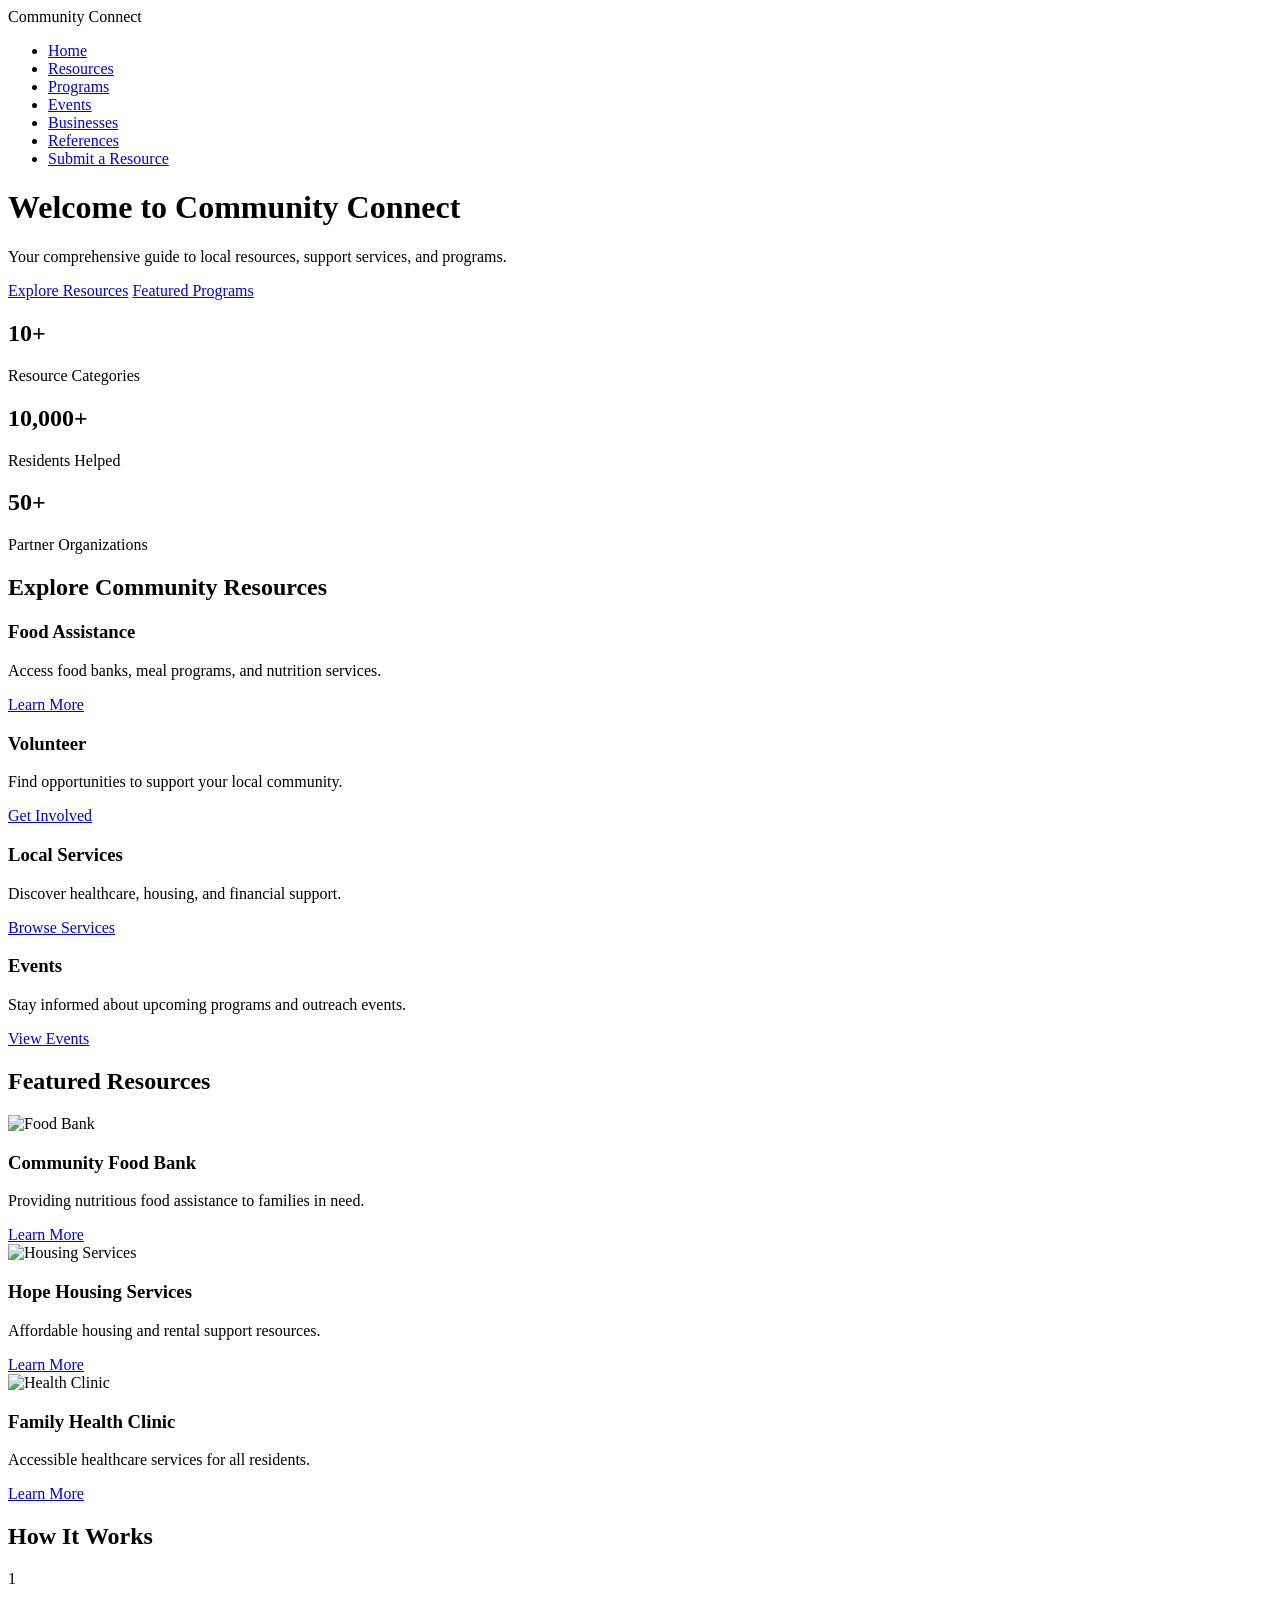
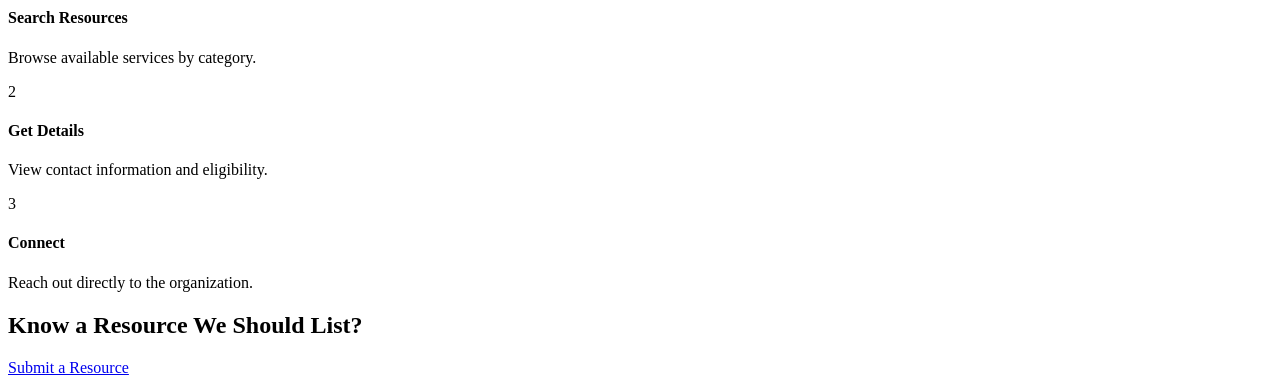
==== index.html @ 8ccd2c55 "initial commit" ====
<!DOCTYPE html>
<html lang="en">
<head>
  <meta charset="UTF-8">
  <title>Community Hub</title>
  <meta name="viewport" content="width=device-width, initial-scale=1.0">
  <link rel="stylesheet" href="TSA-WEBMASTER2026/css/styles.css">
</head>
<body>

    <!-- NAVBAR -->
  <nav class="navbar">
    <div class="logo">Community Connect</div>
    <ul class="nav-links">
      <li><a href="index.html">Home</a></li>
      <li><a href="resources.html">Resources</a></li>
      <li><a href="prog.html">Programs</a></li>
      <li><a href="events.html">Events</a></li>
      <li><a href="business.html">Businesses</a></li>
      <li><a href="citations.html">References</a></li>
      <li><a href="submit.html" class="btn primary-btn">Submit a Resource</a></li>

    </ul>
  </nav>
  <!-- HERO -->
  <header class="hero">
    <div class="hero h1">
      <h1>Welcome to Community Connect</h1>
      <p>Your comprehensive guide to local resources, support services, and programs.</p>
      <div class="hero-buttons">
        <a href="#resources" class="btn primary">Explore Resources</a>
        <a href="prog.html" class="btn secondary">Featured Programs</a>
      </div>
    </div>
  </header>

  <!-- STATS -->
  <section class="stats">
    <div class="stat">
      <h2>10+</h2>
      <p>Resource Categories</p>
    </div>
    <div class="stat">
      <h2>10,000+</h2>
      <p>Residents Helped</p>
    </div>
    <div class="stat">
      <h2>50+</h2>
      <p>Partner Organizations</p>
    </div>
  </section>

  <!-- RESOURCE CATEGORIES -->
  <section id="resources" class="section">
    <h2>Explore Community Resources</h2>
    <div class="card-grid">

      <div class="card">
        <h3>Food Assistance</h3>
        <p>Access food banks, meal programs, and nutrition services.</p>
        <a href="#">Learn More</a>
      </div>

      <div class="card">
        <h3>Volunteer</h3>
        <p>Find opportunities to support your local community.</p>
        <a href="#">Get Involved</a>
      </div>

      <div class="card">
        <h3>Local Services</h3>
        <p>Discover healthcare, housing, and financial support.</p>
        <a href="#">Browse Services</a>
      </div>

      <div class="card">
        <h3>Events</h3>
        <p>Stay informed about upcoming programs and outreach events.</p>
        <a href="#">View Events</a>
      </div>

    </div>
  </section>

  <!-- FEATURED RESOURCES -->
  <section id="featured" class="section light">
    <h2>Featured Resources</h2>
    <div class="featured-grid">

      <div class="featured-card">
        <img src="assets/food.jpg" alt="Food Bank">
        <div class="featured-content">
          <h3>Community Food Bank</h3>
          <p>Providing nutritious food assistance to families in need.</p>
          <a href="#">Learn More</a>
        </div>
      </div>

      <div class="featured-card">
        <img src="assets/housing.jpg" alt="Housing Services">
        <div class="featured-content">
          <h3>Hope Housing Services</h3>
          <p>Affordable housing and rental support resources.</p>
          <a href="#">Learn More</a>
        </div>
      </div>

      <div class="featured-card">
        <img src="assets/health.jpg" alt="Health Clinic">
        <div class="featured-content">
          <h3>Family Health Clinic</h3>
          <p>Accessible healthcare services for all residents.</p>
          <a href="#">Learn More</a>
        </div>
      </div>

    </div>
  </section>

  <!-- HOW IT WORKS -->
  <section class="section">
    <h2>How It Works</h2>
    <div class="steps">
      <div class="step">
        <div class="circle">1</div>
        <h4>Search Resources</h4>
        <p>Browse available services by category.</p>
      </div>
      <div class="step">
        <div class="circle">2</div>
        <h4>Get Details</h4>
        <p>View contact information and eligibility.</p>
      </div>
      <div class="step">
        <div class="circle">3</div>
        <h4>Connect</h4>
        <p>Reach out directly to the organization.</p>
      </div>
    </div>
  </section>

  <!-- CTA -->
  <section class="cta">
    <h2>Know a Resource We Should List?</h2>
    <a href="submit.html" class="btn primary">Submit a Resource</a>
  </section>

  <script src="js/script.js"></script>
</body>
</html>
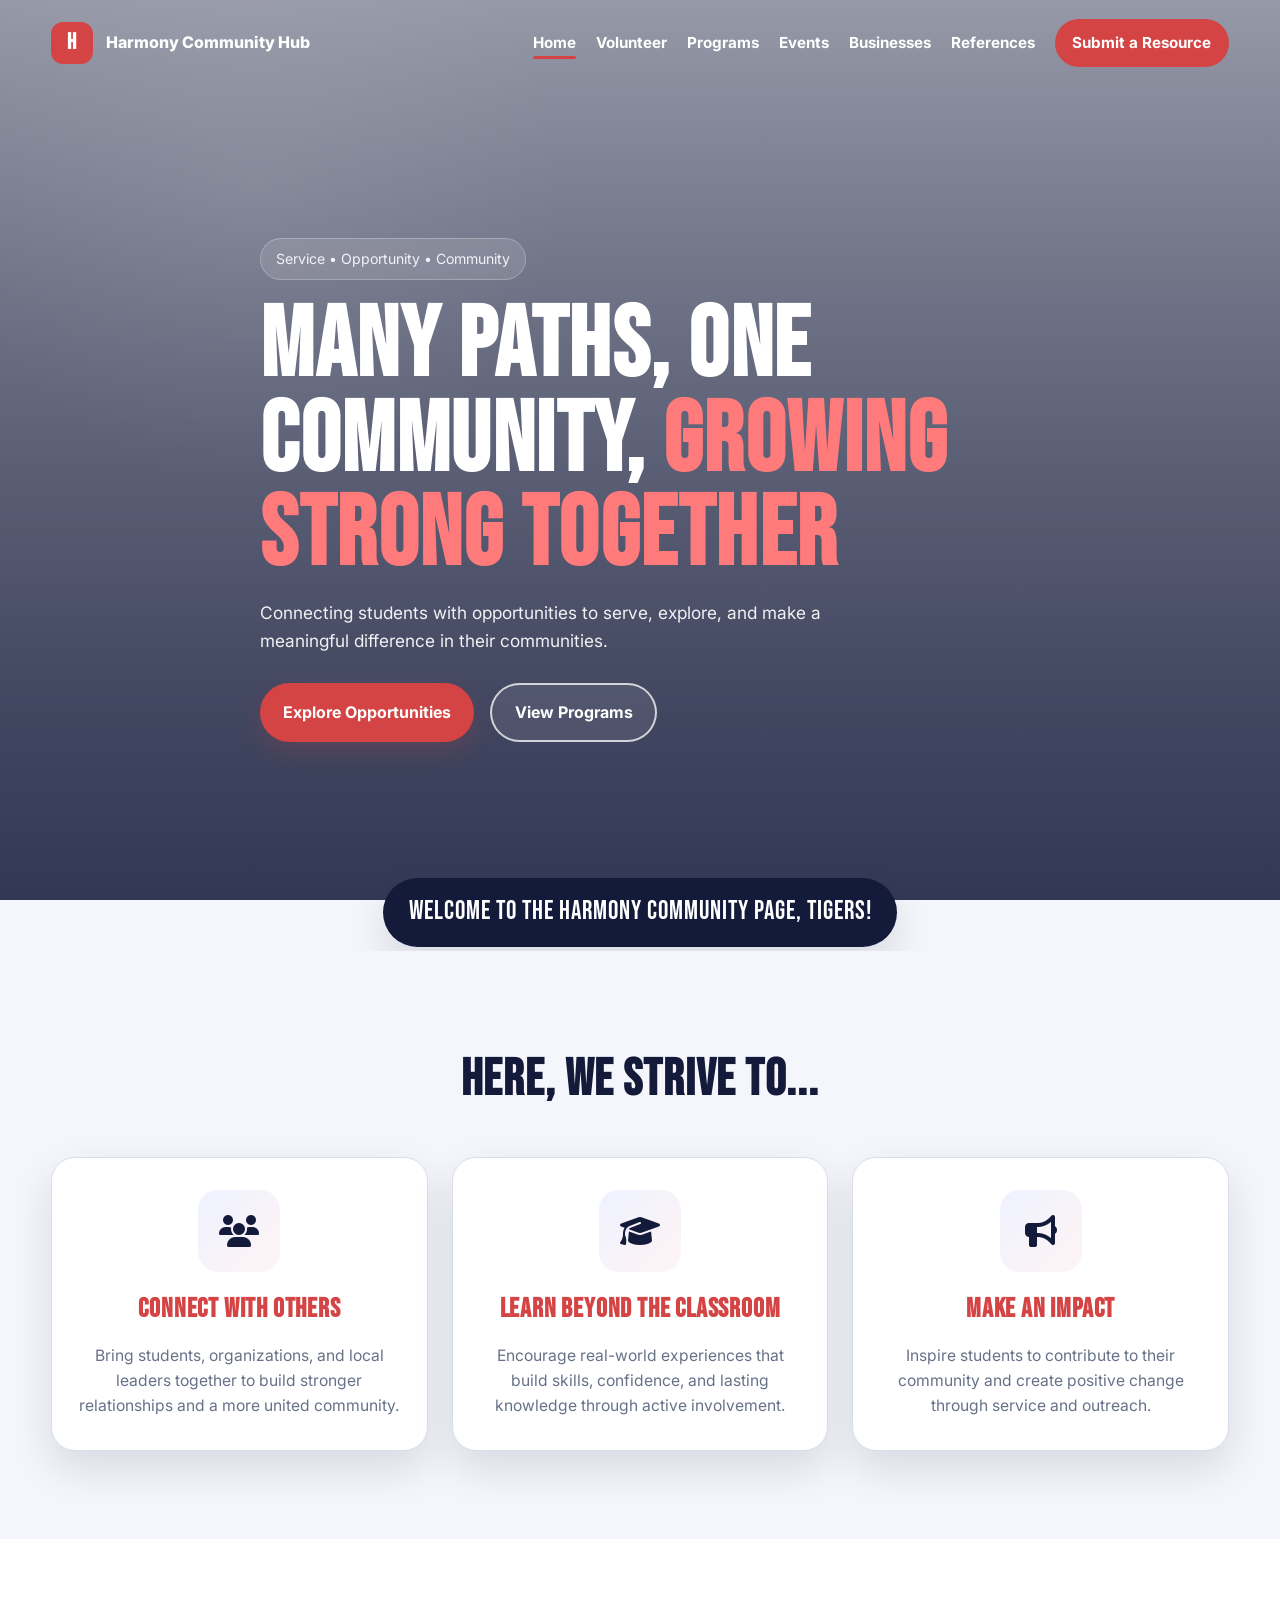
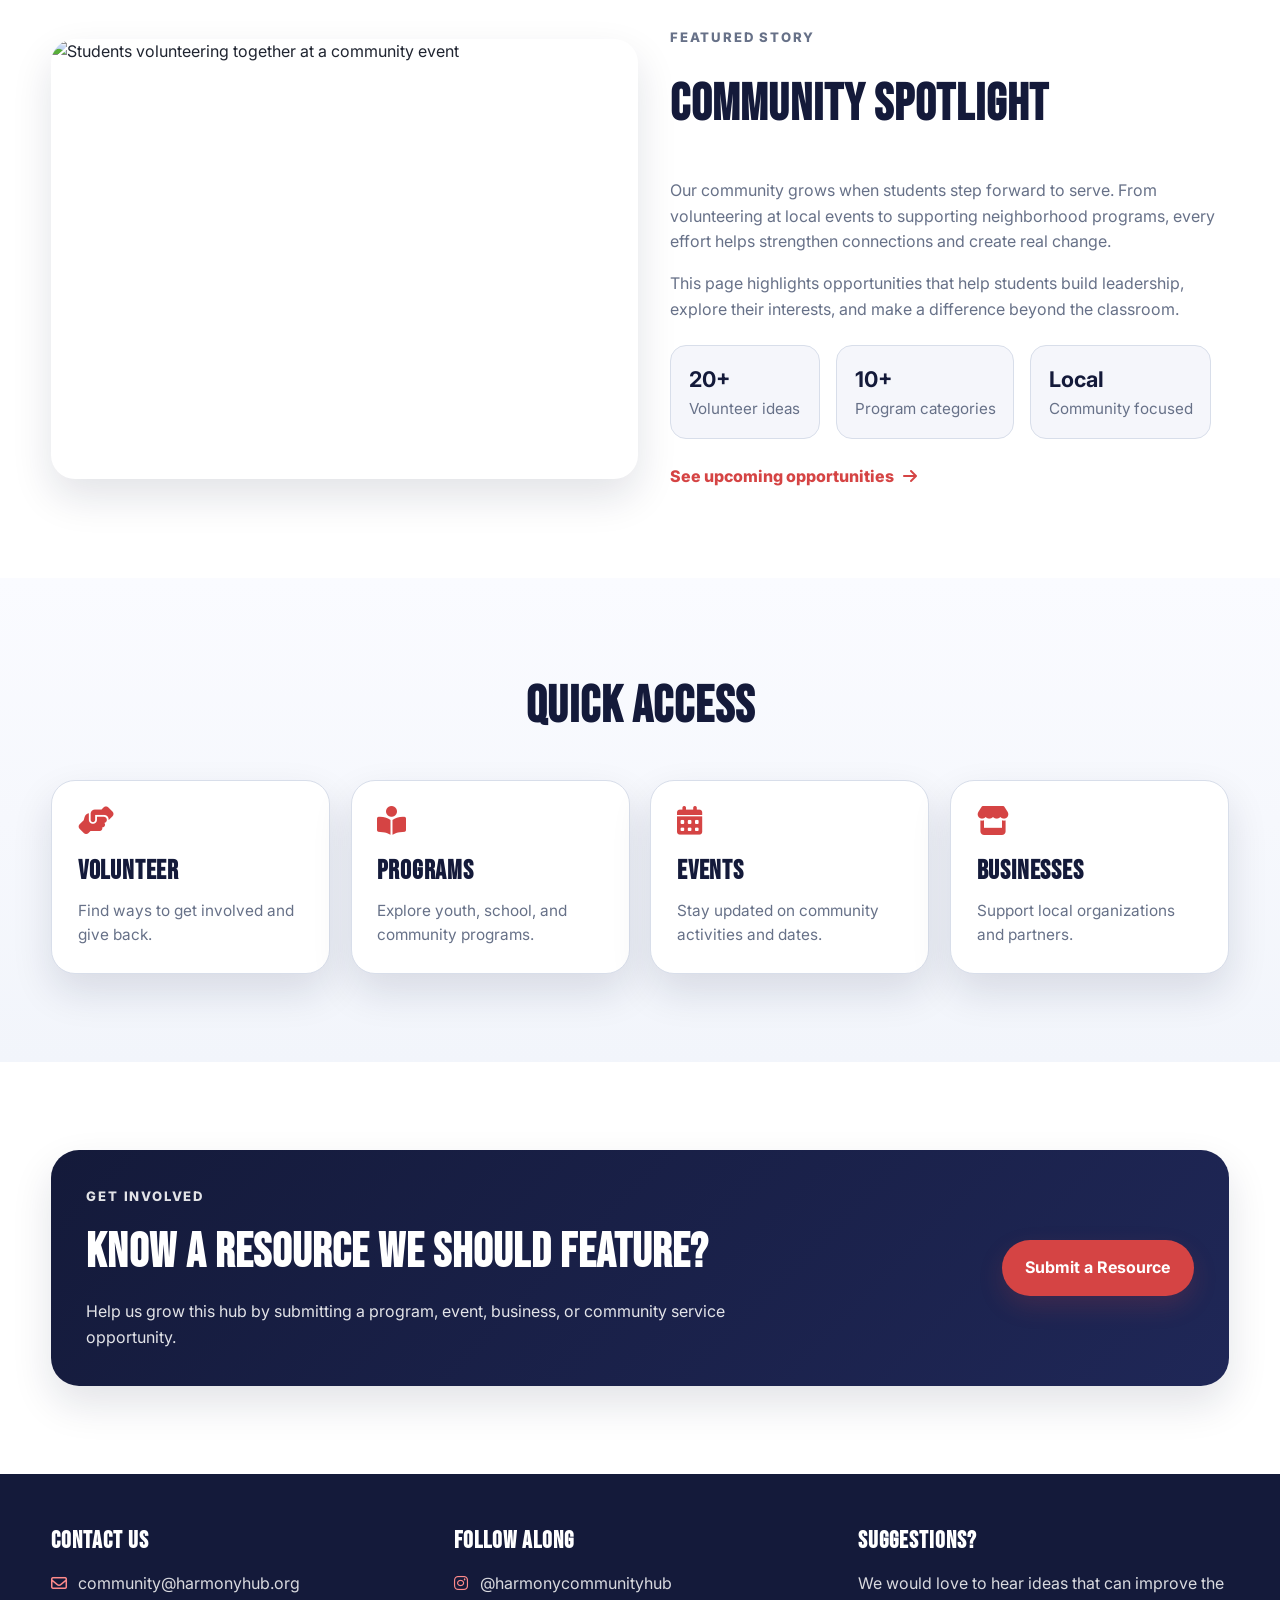
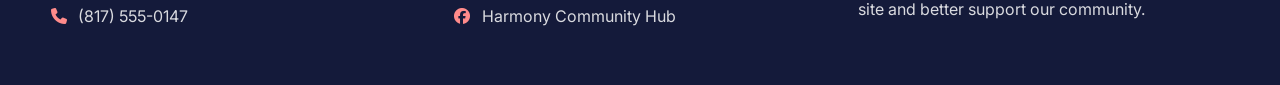
==== commit fda240c1: "Version2" ====
--- a/index.html
+++ b/index.html
@@ -1,150 +1,236 @@
 <!DOCTYPE html>
 <html lang="en">
 <head>
-  <meta charset="UTF-8">
-  <title>Community Hub</title>
-  <meta name="viewport" content="width=device-width, initial-scale=1.0">
-  <link rel="stylesheet" href="TSA-WEBMASTER2026/css/styles.css">
+  <meta charset="UTF-8" />
+  <meta name="viewport" content="width=device-width, initial-scale=1.0" />
+  <title>Harmony Community Hub</title>
+
+  <!-- Google Fonts -->
+  <link rel="preconnect" href="https://fonts.googleapis.com">
+  <link rel="preconnect" href="https://fonts.gstatic.com" crossorigin>
+  <link href="https://fonts.googleapis.com/css2?family=Bebas+Neue&family=Inter:wght@400;500;600;700;800&display=swap" rel="stylesheet">
+
+  <!-- Icons -->
+  <link
+    rel="stylesheet"
+    href="https://cdnjs.cloudflare.com/ajax/libs/font-awesome/6.5.2/css/all.min.css"
+  />
+
+  <link rel="stylesheet" href="css/stylesv2.css" />
 </head>
 <body>
 
-    <!-- NAVBAR -->
-  <nav class="navbar">
-    <div class="logo">Community Connect</div>
-    <ul class="nav-links">
-      <li><a href="index.html">Home</a></li>
-      <li><a href="resources.html">Resources</a></li>
-      <li><a href="prog.html">Programs</a></li>
-      <li><a href="events.html">Events</a></li>
-      <li><a href="business.html">Businesses</a></li>
-      <li><a href="citations.html">References</a></li>
-      <li><a href="submit.html" class="btn primary-btn">Submit a Resource</a></li>
-
-    </ul>
-  </nav>
+  <!-- NAVBAR -->
+  <header class="site-header">
+    <nav class="navbar container">
+      <a href="index.html" class="logo">
+        <span class="logo-mark">H</span>
+        <span class="logo-text">Harmony Community Hub</span>
+      </a>
+
+      <button class="menu-toggle" id="menu-toggle" aria-label="Toggle navigation">
+        <i class="fa-solid fa-bars"></i>
+      </button>
+
+      <ul class="nav-links" id="nav-links">
+        <li><a class="active" href="index.html">Home</a></li>
+        <li><a href="volunteer.html">Volunteer</a></li>
+        <li><a href="prog.html">Programs</a></li>
+        <li><a href="events.html">Events</a></li>
+        <li><a href="business.html">Businesses</a></li>
+        <li><a href="citations.html">References</a></li>
+        <li><a href="submit.html" class="btn nav-btn">Submit a Resource</a></li>
+      </ul>
+    </nav>
+  </header>
+
   <!-- HERO -->
-  <header class="hero">
-    <div class="hero h1">
-      <h1>Welcome to Community Connect</h1>
-      <p>Your comprehensive guide to local resources, support services, and programs.</p>
+  <section class="hero">
+    <div class="hero-overlay"></div>
+
+    <div class="hero-content container">
+      <p class="hero-kicker">Service • Opportunity • Community</p>
+      <h1>
+        Many Paths, One Community,
+        <span>Growing Strong Together</span>
+      </h1>
+      <p class="hero-subtext">
+        Connecting students with opportunities to serve, explore, and make a
+        meaningful difference in their communities.
+      </p>
+
       <div class="hero-buttons">
-        <a href="#resources" class="btn primary">Explore Resources</a>
-        <a href="prog.html" class="btn secondary">Featured Programs</a>
-      </div>
-    </div>
-  </header>
-
-  <!-- STATS -->
-  <section class="stats">
-    <div class="stat">
-      <h2>10+</h2>
-      <p>Resource Categories</p>
-    </div>
-    <div class="stat">
-      <h2>10,000+</h2>
-      <p>Residents Helped</p>
-    </div>
-    <div class="stat">
-      <h2>50+</h2>
-      <p>Partner Organizations</p>
-    </div>
-  </section>
-
-  <!-- RESOURCE CATEGORIES -->
-  <section id="resources" class="section">
-    <h2>Explore Community Resources</h2>
-    <div class="card-grid">
-
-      <div class="card">
-        <h3>Food Assistance</h3>
-        <p>Access food banks, meal programs, and nutrition services.</p>
-        <a href="#">Learn More</a>
-      </div>
-
-      <div class="card">
-        <h3>Volunteer</h3>
-        <p>Find opportunities to support your local community.</p>
-        <a href="#">Get Involved</a>
-      </div>
-
-      <div class="card">
-        <h3>Local Services</h3>
-        <p>Discover healthcare, housing, and financial support.</p>
-        <a href="#">Browse Services</a>
-      </div>
-
-      <div class="card">
-        <h3>Events</h3>
-        <p>Stay informed about upcoming programs and outreach events.</p>
-        <a href="#">View Events</a>
-      </div>
-
-    </div>
-  </section>
-
-  <!-- FEATURED RESOURCES -->
-  <section id="featured" class="section light">
-    <h2>Featured Resources</h2>
-    <div class="featured-grid">
-
-      <div class="featured-card">
-        <img src="assets/food.jpg" alt="Food Bank">
-        <div class="featured-content">
-          <h3>Community Food Bank</h3>
-          <p>Providing nutritious food assistance to families in need.</p>
-          <a href="#">Learn More</a>
+        <a href="volunteer.html" class="btn primary-btn">Explore Opportunities</a>
+        <a href="prog.html" class="btn secondary-btn">View Programs</a>
+      </div>
+    </div>
+  </section>
+
+  <!-- WELCOME STRIP -->
+  <section class="welcome-strip">
+    <div class="container">
+      <div class="welcome-pill">Welcome to the Harmony Community Page, Tigers!</div>
+    </div>
+  </section>
+
+  <!-- MISSION -->
+  <section class="mission section">
+    <div class="container">
+      <h2 class="section-title">Here, We Strive To...</h2>
+
+      <div class="mission-grid">
+        <article class="mission-card">
+          <div class="icon-wrap">
+            <i class="fa-solid fa-users"></i>
+          </div>
+          <h3>Connect With Others</h3>
+          <p>
+            Bring students, organizations, and local leaders together to build
+            stronger relationships and a more united community.
+          </p>
+        </article>
+
+        <article class="mission-card">
+          <div class="icon-wrap">
+            <i class="fa-solid fa-graduation-cap"></i>
+          </div>
+          <h3>Learn Beyond the Classroom</h3>
+          <p>
+            Encourage real-world experiences that build skills, confidence, and
+            lasting knowledge through active involvement.
+          </p>
+        </article>
+
+        <article class="mission-card">
+          <div class="icon-wrap">
+            <i class="fa-solid fa-bullhorn"></i>
+          </div>
+          <h3>Make an Impact</h3>
+          <p>
+            Inspire students to contribute to their community and create
+            positive change through service and outreach.
+          </p>
+        </article>
+      </div>
+    </div>
+  </section>
+
+  <!-- SPOTLIGHT -->
+  <section class="spotlight section">
+    <div class="container spotlight-grid">
+      <div class="spotlight-image">
+        <img src="assets/spotlight-volunteer.jpg" alt="Students volunteering together at a community event" />
+      </div>
+
+      <div class="spotlight-content">
+        <p class="eyebrow">Featured Story</p>
+        <h2 class="section-title left">Community Spotlight</h2>
+        <p>
+          Our community grows when students step forward to serve. From
+          volunteering at local events to supporting neighborhood programs,
+          every effort helps strengthen connections and create real change.
+        </p>
+        <p>
+          This page highlights opportunities that help students build
+          leadership, explore their interests, and make a difference beyond the
+          classroom.
+        </p>
+
+        <div class="spotlight-stats">
+          <div>
+            <strong>20+</strong>
+            <span>Volunteer ideas</span>
+          </div>
+          <div>
+            <strong>10+</strong>
+            <span>Program categories</span>
+          </div>
+          <div>
+            <strong>Local</strong>
+            <span>Community focused</span>
+          </div>
         </div>
-      </div>
-
-      <div class="featured-card">
-        <img src="assets/housing.jpg" alt="Housing Services">
-        <div class="featured-content">
-          <h3>Hope Housing Services</h3>
-          <p>Affordable housing and rental support resources.</p>
-          <a href="#">Learn More</a>
-        </div>
-      </div>
-
-      <div class="featured-card">
-        <img src="assets/health.jpg" alt="Health Clinic">
-        <div class="featured-content">
-          <h3>Family Health Clinic</h3>
-          <p>Accessible healthcare services for all residents.</p>
-          <a href="#">Learn More</a>
-        </div>
-      </div>
-
-    </div>
-  </section>
-
-  <!-- HOW IT WORKS -->
-  <section class="section">
-    <h2>How It Works</h2>
-    <div class="steps">
-      <div class="step">
-        <div class="circle">1</div>
-        <h4>Search Resources</h4>
-        <p>Browse available services by category.</p>
-      </div>
-      <div class="step">
-        <div class="circle">2</div>
-        <h4>Get Details</h4>
-        <p>View contact information and eligibility.</p>
-      </div>
-      <div class="step">
-        <div class="circle">3</div>
-        <h4>Connect</h4>
-        <p>Reach out directly to the organization.</p>
+
+        <a href="events.html" class="text-link">
+          See upcoming opportunities <i class="fa-solid fa-arrow-right"></i>
+        </a>
+      </div>
+    </div>
+  </section>
+
+  <!-- QUICK LINKS -->
+  <section class="quick-links section">
+    <div class="container">
+      <h2 class="section-title">Quick Access</h2>
+
+      <div class="quick-grid">
+        <a href="volunteer.html" class="quick-card">
+          <i class="fa-solid fa-handshake-angle"></i>
+          <h3>Volunteer</h3>
+          <p>Find ways to get involved and give back.</p>
+        </a>
+
+        <a href="prog.html" class="quick-card">
+          <i class="fa-solid fa-book-open-reader"></i>
+          <h3>Programs</h3>
+          <p>Explore youth, school, and community programs.</p>
+        </a>
+
+        <a href="events.html" class="quick-card">
+          <i class="fa-solid fa-calendar-days"></i>
+          <h3>Events</h3>
+          <p>Stay updated on community activities and dates.</p>
+        </a>
+
+        <a href="business.html" class="quick-card">
+          <i class="fa-solid fa-store"></i>
+          <h3>Businesses</h3>
+          <p>Support local organizations and partners.</p>
+        </a>
       </div>
     </div>
   </section>
 
   <!-- CTA -->
-  <section class="cta">
-    <h2>Know a Resource We Should List?</h2>
-    <a href="submit.html" class="btn primary">Submit a Resource</a>
-  </section>
+  <section class="cta section">
+    <div class="container cta-box">
+      <div>
+        <p class="eyebrow">Get Involved</p>
+        <h2>Know a Resource We Should Feature?</h2>
+        <p>
+          Help us grow this hub by submitting a program, event, business, or
+          community service opportunity.
+        </p>
+      </div>
+      <a href="submit.html" class="btn primary-btn">Submit a Resource</a>
+    </div>
+  </section>
+
+  <!-- FOOTER -->
+  <footer class="footer">
+    <div class="container footer-grid">
+      <div>
+        <h3>Contact Us</h3>
+        <p><i class="fa-regular fa-envelope"></i> community@harmonyhub.org</p>
+        <p><i class="fa-solid fa-phone"></i> (817) 555-0147</p>
+      </div>
+
+      <div>
+        <h3>Follow Along</h3>
+        <p><i class="fa-brands fa-instagram"></i> @harmonycommunityhub</p>
+        <p><i class="fa-brands fa-facebook"></i> Harmony Community Hub</p>
+      </div>
+
+      <div>
+        <h3>Suggestions?</h3>
+        <p>
+          We would love to hear ideas that can improve the site and better
+          support our community.
+        </p>
+      </div>
+    </div>
+  </footer>
 
   <script src="js/script.js"></script>
 </body>
-</html>
+</html>
--- a/css/stylesv2.css
+++ b/css/stylesv2.css
@@ -0,0 +1,2170 @@
+:root {
+  --primary: #141a3a;
+  --primary-2: #1f2757;
+  --accent: #d54444;
+  --accent-dark: #b92f2f;
+  --highlight: #5b6ee1;
+  --light: #ffffff;
+  --soft: #f5f6fb;
+  --soft-2: #eef1f8;
+  --text: #1f2430;
+  --muted: #677188;
+  --border: #d8deea;
+  --shadow: 0 18px 40px rgba(20, 26, 58, 0.12);
+  --radius-lg: 24px;
+  --radius-md: 16px;
+  --radius-sm: 10px;
+  --max-width: 1180px;
+}
+
+/* RESET */
+* {
+  margin: 0;
+  padding: 0;
+  box-sizing: border-box;
+}
+
+html {
+  scroll-behavior: smooth;
+}
+
+body {
+  font-family: "Inter", sans-serif;
+  color: var(--text);
+  background: #ffffff;
+  line-height: 1.6;
+}
+
+img {
+  max-width: 100%;
+  display: block;
+}
+
+a {
+  text-decoration: none;
+  color: inherit;
+}
+
+ul {
+  list-style: none;
+}
+
+.container {
+  width: min(92%, var(--max-width));
+  margin: 0 auto;
+}
+
+.section {
+  padding: 5.5rem 0;
+}
+
+.section-title {
+  font-family: "Bebas Neue", sans-serif;
+  font-size: clamp(2.2rem, 4vw, 3.4rem);
+  letter-spacing: 1px;
+  color: var(--primary);
+  text-align: center;
+  margin-bottom: 2rem;
+}
+
+.section-title.left {
+  text-align: left;
+}
+
+.eyebrow {
+  text-transform: uppercase;
+  letter-spacing: 1.8px;
+  font-size: 0.82rem;
+  font-weight: 800;
+  color: var(--accent);
+  margin-bottom: 0.5rem;
+}
+
+/* BUTTONS */
+.btn {
+  display: inline-flex;
+  align-items: center;
+  justify-content: center;
+  gap: 0.5rem;
+  font-weight: 700;
+  border-radius: 999px;
+  transition: all 0.25s ease;
+  cursor: pointer;
+}
+
+.primary-btn {
+  background: var(--accent);
+  color: white;
+  padding: 0.95rem 1.45rem;
+  box-shadow: 0 10px 25px rgba(213, 68, 68, 0.18);
+}
+
+.primary-btn:hover {
+  background: var(--accent-dark);
+  transform: translateY(-2px);
+}
+
+.secondary-btn {
+  border: 2px solid rgba(255, 255, 255, 0.75);
+  color: white;
+  padding: 0.9rem 1.4rem;
+  background: rgba(255, 255, 255, 0.08);
+  backdrop-filter: blur(8px);
+}
+
+.secondary-btn:hover {
+  background: rgba(255, 255, 255, 0.16);
+}
+
+.nav-btn {
+  background: var(--accent);
+  color: white !important;
+  padding: 0.75rem 1.1rem;
+  border-radius: 999px;
+}
+
+.nav-btn:hover {
+  background: var(--accent-dark);
+}
+
+/* HEADER / NAV */
+.site-header {
+  position: absolute;
+  top: 0;
+  width: 100%;
+  z-index: 1000;
+}
+
+.navbar {
+  min-height: 86px;
+  display: flex;
+  align-items: center;
+  justify-content: space-between;
+  gap: 1rem;
+}
+
+.logo {
+  display: flex;
+  align-items: center;
+  gap: 0.8rem;
+  color: white;
+  font-weight: 800;
+}
+
+.logo-mark {
+  width: 42px;
+  height: 42px;
+  border-radius: 12px;
+  background: var(--accent);
+  display: grid;
+  place-items: center;
+  font-family: "Bebas Neue", sans-serif;
+  font-size: 1.35rem;
+  letter-spacing: 1px;
+}
+
+.logo-text {
+  font-weight: 800;
+  font-size: 1rem;
+  line-height: 1.1;
+}
+
+.nav-links {
+  display: flex;
+  align-items: center;
+  gap: 1.25rem;
+}
+
+.nav-links a {
+  color: white;
+  font-weight: 700;
+  font-size: 0.95rem;
+  position: relative;
+  transition: color 0.2s ease;
+}
+
+.nav-links a:not(.nav-btn)::after {
+  content: "";
+  position: absolute;
+  left: 0;
+  bottom: -7px;
+  width: 0;
+  height: 3px;
+  border-radius: 999px;
+  background: var(--accent);
+  transition: width 0.25s ease;
+}
+
+.nav-links a:hover::after,
+.nav-links a.active::after {
+  width: 100%;
+}
+
+.menu-toggle {
+  display: none;
+  background: transparent;
+  border: none;
+  color: white;
+  font-size: 1.5rem;
+  cursor: pointer;
+}
+
+/* HERO */
+.hero {
+  position: relative;
+  min-height: 100vh;
+  background:
+    linear-gradient(rgba(20, 26, 58, 0.35), rgba(20, 26, 58, 0.6)),
+    url("../assets/hero-community.jpg") center/cover no-repeat;
+  display: flex;
+  align-items: center;
+}
+
+.hero-overlay {
+  position: absolute;
+  inset: 0;
+  background:
+    radial-gradient(circle at 20% 20%, rgba(255,255,255,0.08), transparent 25%),
+    linear-gradient(180deg, rgba(20,26,58,0.15), rgba(20,26,58,0.68));
+}
+
+.hero-content {
+  position: relative;
+  z-index: 2;
+  max-width: 760px;
+  color: white;
+  padding-top: 5rem;
+}
+
+.hero-kicker {
+  display: inline-block;
+  background: rgba(255,255,255,0.12);
+  border: 1px solid rgba(255,255,255,0.25);
+  color: #f2f3f8;
+  padding: 0.55rem 0.95rem;
+  border-radius: 999px;
+  margin-bottom: 1.25rem;
+  font-size: 0.88rem;
+  backdrop-filter: blur(8px);
+}
+
+.hero h1 {
+  font-family: "Bebas Neue", sans-serif;
+  font-size: clamp(3.2rem, 8vw, 6.2rem);
+  line-height: 0.95;
+  letter-spacing: 1.5px;
+  margin-bottom: 1rem;
+  text-transform: uppercase;
+}
+
+.hero h1 span {
+  color: #ff7b7b;
+}
+
+.hero-subtext {
+  max-width: 640px;
+  font-size: 1.08rem;
+  color: rgba(255,255,255,0.92);
+  margin-bottom: 1.8rem;
+}
+
+.hero-buttons {
+  display: flex;
+  flex-wrap: wrap;
+  gap: 1rem;
+}
+
+/* WELCOME STRIP */
+.welcome-strip {
+  background: var(--soft);
+  padding: 1.3rem 0 0.2rem;
+}
+
+.welcome-pill {
+  width: fit-content;
+  margin: -2.7rem auto 0;
+  background: var(--primary);
+  color: white;
+  padding: 0.9rem 1.6rem;
+  border-radius: 999px;
+  font-family: "Bebas Neue", sans-serif;
+  font-size: clamp(1.2rem, 2vw, 1.7rem);
+  letter-spacing: 1px;
+  box-shadow: var(--shadow);
+  text-align: center;
+}
+
+/* MISSION */
+.mission {
+  background: var(--soft);
+}
+
+.mission-grid {
+  display: grid;
+  grid-template-columns: repeat(3, 1fr);
+  gap: 1.5rem;
+  margin-top: 2.3rem;
+}
+
+.mission-card {
+  background: white;
+  border: 1px solid var(--border);
+  border-radius: var(--radius-lg);
+  padding: 2rem 1.5rem;
+  text-align: center;
+  box-shadow: var(--shadow);
+  transition: transform 0.25s ease, box-shadow 0.25s ease;
+}
+
+.mission-card:hover {
+  transform: translateY(-6px);
+  box-shadow: 0 20px 45px rgba(20, 26, 58, 0.16);
+}
+
+.icon-wrap {
+  width: 82px;
+  height: 82px;
+  border-radius: 20px;
+  display: grid;
+  place-items: center;
+  margin: 0 auto 1rem;
+  background: linear-gradient(135deg, #eef2ff, #fff4f4);
+  color: var(--primary);
+  font-size: 2rem;
+}
+
+.mission-card h3 {
+  font-family: "Bebas Neue", sans-serif;
+  font-size: 1.7rem;
+  color: var(--accent);
+  letter-spacing: 0.8px;
+  margin-bottom: 0.7rem;
+}
+
+.mission-card p {
+  color: var(--muted);
+  font-size: 0.98rem;
+}
+
+/* SPOTLIGHT */
+.spotlight {
+  background: white;
+}
+
+.spotlight-grid {
+  display: grid;
+  grid-template-columns: 1.05fr 1fr;
+  gap: 2rem;
+  align-items: center;
+}
+
+.spotlight-image img {
+  width: 100%;
+  height: 100%;
+  min-height: 440px;
+  object-fit: cover;
+  border-radius: var(--radius-lg);
+  box-shadow: var(--shadow);
+}
+
+.spotlight-content p {
+  color: var(--muted);
+  margin-bottom: 1rem;
+}
+
+.spotlight-stats {
+  display: flex;
+  flex-wrap: wrap;
+  gap: 1rem;
+  margin: 1.4rem 0 1.6rem;
+}
+
+.spotlight-stats div {
+  background: var(--soft);
+  border: 1px solid var(--border);
+  padding: 1rem 1.1rem;
+  border-radius: var(--radius-md);
+  min-width: 150px;
+}
+
+.spotlight-stats strong {
+  display: block;
+  font-size: 1.35rem;
+  color: var(--primary);
+}
+
+.spotlight-stats span {
+  color: var(--muted);
+  font-size: 0.95rem;
+}
+
+.text-link {
+  font-weight: 800;
+  color: var(--accent);
+}
+
+.text-link i {
+  margin-left: 0.4rem;
+}
+
+/* QUICK LINKS */
+.quick-links {
+  background: linear-gradient(180deg, #fafbff 0%, #f2f5fb 100%);
+}
+
+.quick-grid {
+  display: grid;
+  grid-template-columns: repeat(4, 1fr);
+  gap: 1.3rem;
+}
+
+.quick-card {
+  background: white;
+  padding: 1.6rem;
+  border-radius: var(--radius-lg);
+  border: 1px solid var(--border);
+  box-shadow: var(--shadow);
+  transition: transform 0.25s ease, border-color 0.25s ease;
+}
+
+.quick-card:hover {
+  transform: translateY(-5px);
+  border-color: #bcc7df;
+}
+
+.quick-card i {
+  font-size: 1.8rem;
+  color: var(--accent);
+  margin-bottom: 0.9rem;
+}
+
+.quick-card h3 {
+  font-family: "Bebas Neue", sans-serif;
+  color: var(--primary);
+  font-size: 1.7rem;
+  letter-spacing: 0.8px;
+  margin-bottom: 0.35rem;
+}
+
+.quick-card p {
+  color: var(--muted);
+  font-size: 0.96rem;
+}
+
+/* CTA */
+.cta {
+  background: white;
+}
+
+.cta-box {
+  background: linear-gradient(135deg, var(--primary), var(--primary-2));
+  color: white;
+  padding: 2.2rem;
+  border-radius: 28px;
+  box-shadow: var(--shadow);
+  display: flex;
+  justify-content: space-between;
+  align-items: center;
+  gap: 1.5rem;
+}
+
+.cta-box h2 {
+  font-family: "Bebas Neue", sans-serif;
+  font-size: clamp(2rem, 4vw, 3rem);
+  letter-spacing: 1px;
+  margin-bottom: 0.5rem;
+}
+
+.cta-box p {
+  color: rgba(255,255,255,0.88);
+  max-width: 700px;
+}
+
+/* FOOTER */
+.footer {
+  background: var(--primary);
+  color: white;
+  padding: 3rem 0;
+}
+
+.footer-grid {
+  display: grid;
+  grid-template-columns: repeat(3, 1fr);
+  gap: 2rem;
+}
+
+.footer h3 {
+  font-family: "Bebas Neue", sans-serif;
+  font-size: 1.5rem;
+  letter-spacing: 1px;
+  margin-bottom: 0.7rem;
+}
+
+.footer p {
+  color: rgba(255,255,255,0.84);
+  margin-bottom: 0.45rem;
+}
+
+.footer i {
+  margin-right: 0.45rem;
+  color: #ff8b8b;
+}
+
+/* RESPONSIVE */
+@media (max-width: 980px) {
+  .mission-grid,
+  .quick-grid,
+  .footer-grid,
+  .spotlight-grid {
+    grid-template-columns: 1fr 1fr;
+  }
+
+  .spotlight-content {
+    padding-top: 0.5rem;
+  }
+
+  .cta-box {
+    flex-direction: column;
+    align-items: flex-start;
+  }
+}
+
+@media (max-width: 860px) {
+  .menu-toggle {
+    display: block;
+  }
+
+  .nav-links {
+    position: absolute;
+    top: 86px;
+    right: 4%;
+    width: min(92vw, 320px);
+    background: rgba(20, 26, 58, 0.97);
+    border: 1px solid rgba(255,255,255,0.08);
+    border-radius: 18px;
+    padding: 1rem;
+    display: none;
+    flex-direction: column;
+    align-items: flex-start;
+    box-shadow: var(--shadow);
+  }
+
+  .nav-links.show {
+    display: flex;
+  }
+
+  .nav-links li {
+    width: 100%;
+  }
+
+  .nav-links a {
+    display: block;
+    width: 100%;
+    padding: 0.65rem 0.35rem;
+  }
+
+  .nav-links a:not(.nav-btn)::after {
+    display: none;
+  }
+
+  .nav-btn {
+    text-align: center;
+    margin-top: 0.5rem;
+  }
+
+  .logo-text {
+    font-size: 0.92rem;
+  }
+
+  .hero {
+    min-height: 92vh;
+  }
+}
+
+@media (max-width: 700px) {
+  .mission-grid,
+  .quick-grid,
+  .footer-grid,
+  .spotlight-grid {
+    grid-template-columns: 1fr;
+  }
+
+  .section {
+    padding: 4.2rem 0;
+  }
+
+  .hero-content {
+    padding-top: 6rem;
+  }
+
+  .hero-subtext {
+    font-size: 1rem;
+  }
+
+  .spotlight-image img {
+    min-height: 300px;
+  }
+
+  .welcome-pill {
+    width: 100%;
+    border-radius: 20px;
+  }
+}
+
+/* volunteer page */
+
+/* SUBPAGE HEADER */
+.subpage-header {
+  position: sticky;
+  top: 0;
+  z-index: 1000;
+  background: rgba(255, 255, 255, 0.96);
+  backdrop-filter: blur(12px);
+  border-bottom: 1px solid var(--border);
+}
+
+.dark-logo {
+  color: var(--primary);
+}
+
+.dark-toggle {
+  color: var(--primary);
+}
+
+.subpage-nav a {
+  color: var(--primary);
+}
+
+.subpage-nav a:not(.nav-btn)::after {
+  background: var(--accent);
+}
+
+@media (max-width: 860px) {
+  .subpage-nav {
+    background: rgba(255, 255, 255, 0.98);
+    border: 1px solid var(--border);
+  }
+
+  .subpage-nav a {
+    color: var(--primary);
+  }
+}
+
+/* SUBPAGE HERO */
+.sub-hero {
+  background: linear-gradient(180deg, #f7f8fc 0%, #eef2f8 100%);
+  padding: 5rem 0 3.5rem;
+  text-align: center;
+}
+
+.sub-hero h1 {
+  font-family: "Bebas Neue", sans-serif;
+  font-size: clamp(3rem, 7vw, 5rem);
+  letter-spacing: 1.5px;
+  color: var(--primary);
+  margin-bottom: 0.6rem;
+  text-transform: uppercase;
+}
+
+.sub-hero-text {
+  max-width: 720px;
+  margin: 0 auto;
+  color: var(--muted);
+  font-size: 1.02rem;
+}
+
+/* the board intro */
+.board-intro {
+  text-align: center;
+  max-width: 780px;
+  margin: 0 auto 2.5rem;
+}
+
+.section-divider {
+  width: 110px;
+  height: 4px;
+  background: linear-gradient(90deg, var(--accent), var(--highlight));
+  border-radius: 999px;
+  margin: 0 auto 1rem;
+}
+
+.board-intro p {
+  color: var(--muted);
+}
+
+/* the board thing */
+.volunteer-board-section {
+  background: #f8f9fd;
+}
+
+.cork-board {
+  background:
+    linear-gradient(rgba(133, 84, 42, 0.08), rgba(133, 84, 42, 0.08)),
+    url("../assets/cork-texture.jpg") center/cover no-repeat;
+  border: 16px solid #8a5b33;
+  border-radius: 26px;
+  padding: 2rem;
+  box-shadow: 0 20px 45px rgba(20, 26, 58, 0.16);
+  display: grid;
+  grid-template-columns: repeat(2, 1fr);
+  gap: 1.7rem;
+  position: relative;
+}
+
+.cork-board::before {
+  content: "";
+  position: absolute;
+  inset: 10px;
+  border: 2px solid rgba(88, 48, 17, 0.22);
+  border-radius: 16px;
+  pointer-events: none;
+}
+
+/* extra lil notes */
+.volunteer-note {
+  position: relative;
+  background: #fffaf3;
+  border-radius: 20px;
+  overflow: hidden;
+  box-shadow: 0 12px 28px rgba(40, 29, 16, 0.18);
+  border: 1px solid rgba(139, 109, 69, 0.18);
+  transition: transform 0.25s ease, box-shadow 0.25s ease;
+  z-index: 1;
+}
+
+.volunteer-note:hover {
+  transform: translateY(-6px) rotate(0deg) !important;
+  box-shadow: 0 18px 34px rgba(40, 29, 16, 0.22);
+}
+
+.tilt-left {
+  transform: rotate(-2deg);
+}
+
+.tilt-right {
+  transform: rotate(2deg);
+}
+
+.pin {
+  position: absolute;
+  top: 14px;
+  left: 50%;
+  transform: translateX(-50%);
+  width: 18px;
+  height: 18px;
+  border-radius: 50%;
+  z-index: 3;
+  box-shadow: 0 2px 5px rgba(0,0,0,0.2);
+}
+
+.pin::after {
+  content: "";
+  position: absolute;
+  left: 50%;
+  top: 12px;
+  width: 3px;
+  height: 14px;
+  background: rgba(90, 90, 90, 0.45);
+  transform: translateX(-50%);
+  border-radius: 4px;
+}
+
+.pin-blue {
+  background: #8ab3ea;
+}
+
+.pin-red {
+  background: #ea6f78;
+}
+
+.pin-pink {
+  background: #f3a6be;
+}
+
+.pin-cream {
+  background: #f1dfb7;
+}
+
+.volunteer-note img {
+  width: 100%;
+  height: 220px;
+  object-fit: cover;
+}
+
+.note-content {
+  padding: 1.25rem 1.2rem 1.4rem;
+  text-align: center;
+}
+
+.note-content h3 {
+  font-family: "Bebas Neue", sans-serif;
+  font-size: 1.85rem;
+  letter-spacing: 0.8px;
+  color: var(--primary);
+  margin-bottom: 0.2rem;
+}
+
+.org-name {
+  color: var(--accent);
+  font-weight: 700;
+  font-size: 0.92rem;
+  margin-bottom: 0.8rem;
+}
+
+.note-content p {
+  color: var(--muted);
+  font-size: 0.96rem;
+  margin-bottom: 1rem;
+}
+
+.signup-btn {
+  display: inline-block;
+  background: var(--primary);
+  color: white;
+  font-weight: 800;
+  padding: 0.72rem 1.25rem;
+  border-radius: 999px;
+  text-transform: uppercase;
+  letter-spacing: 0.6px;
+  transition: background 0.25s ease, transform 0.25s ease;
+}
+
+.signup-btn:hover {
+  background: var(--accent);
+  transform: translateY(-2px);
+}
+
+/* benefitsssss :D */
+.volunteer-benefits {
+  background: white;
+}
+
+.benefit-grid {
+  display: grid;
+  grid-template-columns: repeat(3, 1fr);
+  gap: 1.4rem;
+}
+
+.benefit-card {
+  background: var(--soft);
+  border: 1px solid var(--border);
+  border-radius: 22px;
+  padding: 2rem 1.4rem;
+  text-align: center;
+  box-shadow: var(--shadow);
+}
+
+.benefit-card i {
+  font-size: 2rem;
+  color: var(--accent);
+  margin-bottom: 0.9rem;
+}
+
+.benefit-card h3 {
+  font-family: "Bebas Neue", sans-serif;
+  color: var(--primary);
+  font-size: 1.7rem;
+  letter-spacing: 0.8px;
+  margin-bottom: 0.4rem;
+}
+
+.benefit-card p {
+  color: var(--muted);
+}
+
+/* RESPONSIVE */
+@media (max-width: 980px) {
+  .cork-board,
+  .benefit-grid {
+    grid-template-columns: 1fr;
+  }
+}
+
+@media (max-width: 700px) {
+  .cork-board {
+    padding: 1rem;
+    border-width: 10px;
+  }
+
+  .volunteer-note img {
+    height: 200px;
+  }
+
+  .tilt-left,
+  .tilt-right {
+    transform: rotate(0deg);
+  }
+}
+
+/* resources/programs page */
+
+.programs-hero {
+  background: linear-gradient(180deg, #f6f8fc 0%, #eef1f8 100%);
+}
+
+.program-controls-wrap {
+  background: #ffffff;
+  position: sticky;
+  top: 87px;
+  z-index: 900;
+  border-bottom: 1px solid var(--border);
+}
+
+.program-controls {
+  padding: 1.2rem 0 1rem;
+}
+
+.program-search {
+  position: relative;
+  margin-bottom: 1rem;
+}
+
+.program-search i {
+  position: absolute;
+  top: 50%;
+  left: 18px;
+  transform: translateY(-50%);
+  color: var(--muted);
+  font-size: 0.95rem;
+}
+
+.program-search input {
+  width: 100%;
+  border: 1.5px solid var(--border);
+  border-radius: 999px;
+  padding: 1rem 1.2rem 1rem 2.8rem;
+  font-size: 0.98rem;
+  font-family: "Inter", sans-serif;
+  outline: none;
+  transition: border-color 0.2s ease, box-shadow 0.2s ease;
+  background: #fbfcff;
+}
+
+.program-search input:focus {
+  border-color: #b6c3e0;
+  box-shadow: 0 0 0 4px rgba(91, 110, 225, 0.08);
+}
+
+.program-tag-row {
+  display: flex;
+  gap: 0.75rem;
+  flex-wrap: wrap;
+  margin-bottom: 0.85rem;
+}
+
+.tag-btn {
+  border: 1px solid var(--border);
+  background: white;
+  color: var(--primary);
+  padding: 0.7rem 1rem;
+  border-radius: 999px;
+  font-weight: 700;
+  font-size: 0.92rem;
+  cursor: pointer;
+  transition: all 0.2s ease;
+}
+
+.tag-btn:hover {
+  border-color: #b6c3e0;
+  transform: translateY(-1px);
+}
+
+.tag-btn.active {
+  background: var(--primary);
+  color: white;
+  border-color: var(--primary);
+}
+
+.program-meta p {
+  color: var(--muted);
+  font-size: 0.95rem;
+  font-weight: 600;
+}
+
+.programs-section {
+  background: #f8f9fd;
+}
+
+.program-group {
+  margin-bottom: 2rem;
+}
+
+.group-heading {
+  display: flex;
+  align-items: center;
+  justify-content: center;
+  gap: 1rem;
+  margin-bottom: 2rem;
+  text-align: center;
+}
+
+.group-heading h2 {
+  font-family: "Bebas Neue", sans-serif;
+  font-size: clamp(2rem, 4vw, 3rem);
+  color: var(--primary);
+  letter-spacing: 1px;
+}
+
+.group-heading h2 span {
+  font-family: "Inter", sans-serif;
+  font-size: 1.05rem;
+  font-weight: 700;
+  color: var(--muted);
+  letter-spacing: 0;
+  text-transform: none;
+}
+
+.paw {
+  font-size: 1.8rem;
+  line-height: 1;
+}
+
+.program-grid {
+  display: grid;
+  grid-template-columns: repeat(2, 1fr);
+  gap: 1.5rem;
+}
+
+.program-card {
+  background: white;
+  border-radius: 24px;
+  border: 1px solid var(--border);
+  overflow: hidden;
+  box-shadow: var(--shadow);
+  transition: transform 0.25s ease, box-shadow 0.25s ease;
+}
+
+.program-card:hover {
+  transform: translateY(-5px);
+  box-shadow: 0 20px 42px rgba(20, 26, 58, 0.14);
+}
+
+.program-card.hidden {
+  display: none;
+}
+
+.program-card img {
+  width: 100%;
+  height: 230px;
+  object-fit: cover;
+}
+
+.program-card-content {
+  padding: 1.25rem 1.2rem 1.35rem;
+}
+
+.program-chip-row {
+  display: flex;
+  gap: 0.5rem;
+  flex-wrap: wrap;
+  margin-bottom: 0.75rem;
+}
+
+.program-chip {
+  display: inline-block;
+  background: #eef2ff;
+  color: var(--primary);
+  border-radius: 999px;
+  padding: 0.35rem 0.7rem;
+  font-size: 0.78rem;
+  font-weight: 800;
+  letter-spacing: 0.2px;
+}
+
+.program-card h3 {
+  font-family: "Bebas Neue", sans-serif;
+  font-size: 1.8rem;
+  letter-spacing: 0.7px;
+  color: var(--primary);
+  margin-bottom: 0.15rem;
+}
+
+.program-org {
+  color: var(--accent);
+  font-weight: 700;
+  font-size: 0.94rem;
+  margin-bottom: 0.75rem;
+}
+
+.program-card p {
+  color: var(--muted);
+  font-size: 0.96rem;
+  margin-bottom: 0.85rem;
+}
+
+.focus-line {
+  font-size: 0.92rem;
+  margin-bottom: 1rem;
+}
+
+.no-results-message {
+  text-align: center;
+  color: var(--muted);
+  font-weight: 600;
+  padding: 2rem 0 0.5rem;
+}
+
+@media (max-width: 860px) {
+  .program-controls-wrap {
+    top: 0;
+  }
+}
+
+@media (max-width: 780px) {
+  .program-grid {
+    grid-template-columns: 1fr;
+  }
+
+  .group-heading {
+    flex-direction: column;
+    gap: 0.5rem;
+  }
+
+  .paw {
+    display: none;
+  }
+}
+
+/* Events page */
+/* EVENTS PAGE */
+.events-page-header {
+  background: linear-gradient(180deg, #f7f8fc 0%, #eef2f8 100%);
+  text-align: center;
+  padding: 4.5rem 1rem 2.5rem;
+  border-bottom: 1px solid var(--border);
+}
+
+.events-page-header h1 {
+  font-family: "Bebas Neue", sans-serif;
+  font-size: clamp(3rem, 7vw, 4.8rem);
+  letter-spacing: 1.5px;
+  color: var(--primary);
+  margin-bottom: 0.5rem;
+}
+
+.events-page-header p {
+  color: var(--muted);
+  max-width: 700px;
+  margin: 0 auto;
+}
+
+.events-content {
+  background: #f8f9fd;
+  padding: 2rem 0 4rem;
+}
+
+.events-layout {
+  width: min(92%, var(--max-width));
+  margin: 0 auto;
+  display: grid;
+  grid-template-columns: 1.3fr 0.95fr;
+  gap: 1.5rem;
+  align-items: start;
+}
+
+.calendar-card,
+.event-details-card {
+  background: white;
+  border: 1px solid var(--border);
+  border-radius: 24px;
+  box-shadow: var(--shadow);
+}
+
+.calendar-card {
+  padding: 1.25rem;
+}
+
+.calendar-toolbar {
+  display: flex;
+  justify-content: space-between;
+  align-items: center;
+  gap: 1rem;
+  margin-bottom: 1rem;
+}
+
+.calendar-header {
+  display: flex;
+  align-items: center;
+  gap: 1rem;
+}
+
+.calendar-header h2 {
+  font-family: "Bebas Neue", sans-serif;
+  color: var(--primary);
+  letter-spacing: 1px;
+  font-size: 2rem;
+  min-width: 220px;
+  text-align: center;
+}
+
+.cal-btn,
+.today-btn {
+  border: none;
+  cursor: pointer;
+  transition: 0.2s ease;
+}
+
+.cal-btn {
+  width: 44px;
+  height: 44px;
+  border-radius: 50%;
+  background: var(--soft);
+  color: var(--primary);
+  font-size: 1.4rem;
+  font-weight: 800;
+}
+
+.cal-btn:hover,
+.today-btn:hover {
+  transform: translateY(-1px);
+}
+
+.today-btn {
+  background: var(--primary);
+  color: white;
+  padding: 0.75rem 1rem;
+  border-radius: 999px;
+  font-weight: 800;
+}
+
+.calendar-weekdays,
+.calendar-grid {
+  display: grid;
+  grid-template-columns: repeat(7, 1fr);
+  gap: 0.5rem;
+}
+
+.calendar-weekdays {
+  margin-bottom: 0.7rem;
+}
+
+.calendar-weekdays div {
+  text-align: center;
+  font-weight: 800;
+  color: var(--muted);
+  font-size: 0.9rem;
+  padding: 0.4rem 0;
+}
+
+.cal-cell {
+  min-height: 76px;
+  border: 1px solid var(--border);
+  background: #fff;
+  border-radius: 18px;
+  display: flex;
+  align-items: flex-start;
+  justify-content: flex-start;
+  padding: 0.75rem;
+  position: relative;
+  font-weight: 700;
+  color: var(--primary);
+  cursor: pointer;
+  transition: 0.2s ease;
+}
+
+.cal-cell:hover {
+  border-color: #b8c5df;
+  background: #fafcff;
+}
+
+.cal-blank {
+  background: transparent;
+  border: none;
+  cursor: default;
+}
+
+.cal-today {
+  outline: 2px solid #c8d4ef;
+  background: #f7faff;
+}
+
+.cal-has-event::after {
+  content: "";
+  position: absolute;
+  width: 10px;
+  height: 10px;
+  right: 12px;
+  bottom: 12px;
+  border-radius: 50%;
+  background: var(--accent);
+  box-shadow: 0 0 0 5px rgba(213, 68, 68, 0.12);
+}
+
+.cal-selected {
+  background: #eef2ff;
+  border-color: var(--highlight);
+  box-shadow: inset 0 0 0 2px rgba(91, 110, 225, 0.18);
+}
+
+.calendar-legend {
+  display: flex;
+  gap: 1.2rem;
+  flex-wrap: wrap;
+  margin-top: 1rem;
+  color: var(--muted);
+  font-size: 0.92rem;
+}
+
+.legend-item {
+  display: inline-flex;
+  align-items: center;
+  gap: 0.45rem;
+}
+
+.legend-dot {
+  width: 10px;
+  height: 10px;
+  border-radius: 50%;
+  background: var(--accent);
+}
+
+.selected-dot {
+  background: var(--highlight);
+}
+
+.event-details-card {
+  padding: 1.4rem;
+  position: sticky;
+  top: 110px;
+}
+
+.event-details-card h2,
+.upcoming-block h3,
+.date-heading {
+  font-family: "Bebas Neue", sans-serif;
+  color: var(--primary);
+  letter-spacing: 0.8px;
+}
+
+.event-details-card h2 {
+  font-size: 2rem;
+  margin-bottom: 1rem;
+}
+
+.event-tools {
+  display: grid;
+  gap: 0.8rem;
+  margin-bottom: 1rem;
+}
+
+.event-search-wrap input,
+.event-filter-wrap select {
+  width: 100%;
+  border: 1px solid var(--border);
+  border-radius: 14px;
+  padding: 0.9rem 1rem;
+  font: inherit;
+  background: #fbfcff;
+  color: var(--text);
+  outline: none;
+}
+
+.event-search-wrap input:focus,
+.event-filter-wrap select:focus {
+  border-color: #b6c3e0;
+  box-shadow: 0 0 0 4px rgba(91, 110, 225, 0.08);
+}
+
+.muted {
+  color: var(--muted);
+  margin-bottom: 1rem;
+}
+
+.date-heading {
+  font-size: 1.7rem;
+  margin-bottom: 0.9rem;
+}
+
+.event-item {
+  border: 1px solid var(--border);
+  border-radius: 18px;
+  padding: 1rem;
+  background: var(--soft);
+  margin-bottom: 0.9rem;
+}
+
+.event-item h4 {
+  color: var(--primary);
+  font-size: 1.1rem;
+  margin-bottom: 0.45rem;
+}
+
+.tag-row {
+  display: flex;
+  flex-wrap: wrap;
+  gap: 0.45rem;
+  margin-bottom: 0.7rem;
+}
+
+.pill {
+  display: inline-block;
+  background: #eef2ff;
+  color: var(--primary);
+  padding: 0.33rem 0.7rem;
+  border-radius: 999px;
+  font-size: 0.78rem;
+  font-weight: 800;
+}
+
+.event-meta {
+  list-style: none;
+  padding: 0;
+  margin: 0.7rem 0 0.8rem;
+}
+
+.event-meta li {
+  color: var(--muted);
+  margin-bottom: 0.35rem;
+}
+
+.details-link {
+  display: inline-block;
+  font-weight: 800;
+  color: var(--accent);
+}
+
+.hidden {
+  display: none;
+}
+
+.upcoming-block {
+  margin-top: 1.5rem;
+  padding-top: 1.2rem;
+  border-top: 1px solid var(--border);
+}
+
+.upcoming-list {
+  display: grid;
+  gap: 0.8rem;
+}
+
+.upcoming-item {
+  background: #fff;
+  border: 1px solid var(--border);
+  border-radius: 16px;
+  padding: 0.9rem;
+  cursor: pointer;
+  transition: 0.2s ease;
+}
+
+.upcoming-item:hover {
+  background: var(--soft);
+}
+
+.upcoming-date {
+  color: var(--accent);
+  font-size: 0.85rem;
+  font-weight: 800;
+  text-transform: uppercase;
+}
+
+.upcoming-title {
+  color: var(--primary);
+  font-weight: 800;
+  margin-top: 0.2rem;
+}
+
+.upcoming-meta {
+  color: var(--muted);
+  font-size: 0.92rem;
+  margin-top: 0.2rem;
+}
+
+@media (max-width: 980px) {
+  .events-layout {
+    grid-template-columns: 1fr;
+  }
+
+  .event-details-card {
+    position: static;
+  }
+}
+
+@media (max-width: 680px) {
+  .calendar-toolbar {
+    flex-direction: column;
+    align-items: stretch;
+  }
+
+  .calendar-header {
+    justify-content: center;
+  }
+
+  .calendar-header h2 {
+    min-width: auto;
+    font-size: 1.7rem;
+  }
+
+  .cal-cell {
+    min-height: 62px;
+    padding: 0.6rem;
+    font-size: 0.95rem;
+  }
+
+  .calendar-weekdays div {
+    font-size: 0.78rem;
+  }
+}
+
+/* Business Page */
+/* BUSINESSES PAGE */
+.business-controls-wrap {
+  background: #ffffff;
+  border-bottom: 1px solid var(--border);
+  position: sticky;
+  top: 87px;
+  z-index: 900;
+}
+
+.business-controls {
+  padding: 1.2rem 0 1rem;
+}
+
+.business-search {
+  position: relative;
+  margin-bottom: 1rem;
+}
+
+.business-search i {
+  position: absolute;
+  top: 50%;
+  left: 18px;
+  transform: translateY(-50%);
+  color: var(--muted);
+  font-size: 0.95rem;
+}
+
+.business-search input {
+  width: 100%;
+  border: 1.5px solid var(--border);
+  border-radius: 999px;
+  padding: 1rem 1.2rem 1rem 2.8rem;
+  font-size: 0.98rem;
+  font-family: "Inter", sans-serif;
+  outline: none;
+  transition: border-color 0.2s ease, box-shadow 0.2s ease;
+  background: #fbfcff;
+}
+
+.business-search input:focus {
+  border-color: #b6c3e0;
+  box-shadow: 0 0 0 4px rgba(91, 110, 225, 0.08);
+}
+
+.business-tag-row {
+  display: flex;
+  gap: 0.75rem;
+  flex-wrap: wrap;
+  margin-bottom: 0.85rem;
+}
+
+.business-tag {
+  border: 1px solid var(--border);
+  background: white;
+  color: var(--primary);
+  padding: 0.7rem 1rem;
+  border-radius: 999px;
+  font-weight: 700;
+  font-size: 0.92rem;
+  cursor: pointer;
+  transition: all 0.2s ease;
+}
+
+.business-tag:hover {
+  border-color: #b6c3e0;
+  transform: translateY(-1px);
+}
+
+.business-tag.active {
+  background: var(--primary);
+  color: white;
+  border-color: var(--primary);
+}
+
+.business-count {
+  color: var(--muted);
+  font-size: 0.95rem;
+  font-weight: 600;
+}
+
+.businesses-section {
+  background: #f8f9fd;
+  padding: 2rem 0 4rem;
+}
+
+.business-list {
+  display: grid;
+  gap: 1.4rem;
+}
+
+.business-card {
+  background: white;
+  border: 1px solid var(--border);
+  border-radius: 28px;
+  box-shadow: var(--shadow);
+  overflow: hidden;
+  display: grid;
+  grid-template-columns: 260px 1fr;
+  min-height: 220px;
+  transition: transform 0.25s ease, box-shadow 0.25s ease;
+}
+
+.business-card:hover {
+  transform: translateY(-4px);
+  box-shadow: 0 20px 42px rgba(20, 26, 58, 0.14);
+}
+
+.business-card.reverse {
+  grid-template-columns: 1fr 260px;
+}
+
+.business-image-wrap {
+  height: 100%;
+  min-height: 220px;
+}
+
+.business-image-wrap img {
+  width: 100%;
+  height: 100%;
+  object-fit: cover;
+}
+
+.business-content {
+  padding: 1.5rem 1.5rem 1.3rem;
+  display: flex;
+  flex-direction: column;
+  justify-content: center;
+}
+
+.business-top {
+  display: flex;
+  flex-wrap: wrap;
+  gap: 0.55rem;
+  margin-bottom: 0.75rem;
+}
+
+.business-chip {
+  display: inline-block;
+  background: #eef2ff;
+  color: var(--primary);
+  border-radius: 999px;
+  padding: 0.34rem 0.72rem;
+  font-size: 0.78rem;
+  font-weight: 800;
+}
+
+.business-title {
+  font-family: "Bebas Neue", sans-serif;
+  font-size: 2rem;
+  letter-spacing: 0.7px;
+  color: var(--primary);
+  margin-bottom: 0.3rem;
+  line-height: 1;
+}
+
+.business-desc {
+  color: var(--muted);
+  margin-bottom: 1rem;
+  max-width: 720px;
+}
+
+.business-meta {
+  display: flex;
+  flex-wrap: wrap;
+  gap: 1rem;
+  margin-bottom: 1rem;
+  color: var(--muted);
+  font-size: 0.92rem;
+}
+
+.business-meta span {
+  display: inline-flex;
+  align-items: center;
+  gap: 0.45rem;
+}
+
+.business-meta i {
+  color: var(--accent);
+}
+
+.business-actions {
+  display: flex;
+  gap: 0.8rem;
+  flex-wrap: wrap;
+}
+
+.business-link {
+  display: inline-flex;
+  align-items: center;
+  justify-content: center;
+  padding: 0.8rem 1.15rem;
+  border-radius: 999px;
+  font-weight: 800;
+  transition: 0.2s ease;
+}
+
+.business-link.primary {
+  background: var(--primary);
+  color: white;
+}
+
+.business-link.primary:hover {
+  background: var(--accent);
+}
+
+.business-link.secondary {
+  border: 1px solid var(--border);
+  color: var(--primary);
+  background: #fff;
+}
+
+.business-link.secondary:hover {
+  border-color: #b6c3e0;
+  background: #f9fbff;
+}
+
+.business-empty {
+  text-align: center;
+  color: var(--muted);
+  font-weight: 600;
+  padding: 2rem 0 0.5rem;
+}
+
+@media (max-width: 900px) {
+  .business-controls-wrap {
+    top: 0;
+  }
+
+  .business-card,
+  .business-card.reverse {
+    grid-template-columns: 1fr;
+  }
+
+  .business-image-wrap {
+    min-height: 220px;
+  }
+}
+
+/* Citations Page */
+/* REFERENCES PAGE */
+.references-section {
+  background: #f8f9fd;
+  padding: 2rem 0 4rem;
+}
+
+.ref-top-grid {
+  display: grid;
+  grid-template-columns: repeat(2, 1fr);
+  gap: 1.5rem;
+  margin-bottom: 1.5rem;
+}
+
+.ref-card {
+  background: white;
+  border: 1px solid var(--border);
+  border-radius: 26px;
+  box-shadow: var(--shadow);
+  padding: 1.35rem;
+}
+
+.full-width-card {
+  margin-bottom: 1.5rem;
+}
+
+.ref-card-head {
+  display: flex;
+  justify-content: space-between;
+  align-items: center;
+  gap: 1rem;
+  margin-bottom: 1rem;
+  flex-wrap: wrap;
+}
+
+.ref-card-head h2 {
+  font-family: "Bebas Neue", sans-serif;
+  font-size: 2rem;
+  letter-spacing: 0.8px;
+  color: var(--primary);
+}
+
+.ref-badge {
+  background: #eef2ff;
+  color: var(--primary);
+  border-radius: 999px;
+  padding: 0.38rem 0.8rem;
+  font-size: 0.78rem;
+  font-weight: 800;
+}
+
+.pdf-viewer {
+  width: 100%;
+  height: 380px;
+  border: 1px solid var(--border);
+  border-radius: 18px;
+  background: #fbfcff;
+}
+
+.ref-actions {
+  margin-top: 1rem;
+}
+
+.stack-grid,
+.tool-grid {
+  display: grid;
+  grid-template-columns: repeat(2, 1fr);
+  gap: 1rem;
+}
+
+.stack-item,
+.tool-box {
+  background: var(--soft);
+  border: 1px solid var(--border);
+  border-radius: 18px;
+  padding: 1rem;
+}
+
+.stack-item h3,
+.tool-box h3 {
+  color: var(--primary);
+  font-size: 1.05rem;
+  margin-bottom: 0.45rem;
+}
+
+.stack-item p,
+.tool-box li {
+  color: var(--muted);
+}
+
+.tool-box ul {
+  padding-left: 1.1rem;
+}
+
+.reference-filter-bar {
+  display: flex;
+  gap: 0.75rem;
+  flex-wrap: wrap;
+  margin-bottom: 1.3rem;
+}
+
+.ref-filter {
+  border: 1px solid var(--border);
+  background: white;
+  color: var(--primary);
+  padding: 0.72rem 1rem;
+  border-radius: 999px;
+  font-weight: 700;
+  font-size: 0.92rem;
+  cursor: pointer;
+  transition: all 0.2s ease;
+}
+
+.ref-filter:hover {
+  border-color: #b6c3e0;
+  transform: translateY(-1px);
+}
+
+.ref-filter.active {
+  background: var(--primary);
+  color: white;
+  border-color: var(--primary);
+}
+
+.reference-list {
+  display: grid;
+  gap: 1rem;
+}
+
+.reference-entry {
+  background: white;
+  border: 1px solid var(--border);
+  border-radius: 22px;
+  box-shadow: var(--shadow);
+  padding: 1.2rem 1.25rem;
+}
+
+.reference-entry.hidden {
+  display: none;
+}
+
+.reference-category {
+  display: inline-block;
+  background: #ffecec;
+  color: var(--accent);
+  border-radius: 999px;
+  padding: 0.32rem 0.72rem;
+  font-size: 0.75rem;
+  font-weight: 800;
+  margin-bottom: 0.65rem;
+  text-transform: uppercase;
+  letter-spacing: 0.4px;
+}
+
+.reference-entry h3 {
+  color: var(--primary);
+  font-size: 1.08rem;
+  margin-bottom: 0.35rem;
+}
+
+.reference-entry p {
+  color: var(--muted);
+  margin-bottom: 0.7rem;
+}
+
+.reference-entry a {
+  color: var(--accent);
+  font-weight: 800;
+}
+
+@media (max-width: 900px) {
+  .ref-top-grid,
+  .stack-grid,
+  .tool-grid {
+    grid-template-columns: 1fr;
+  }
+}
+
+/* submission forms page */
+
+/* SUBMIT PAGE */
+.submit-section {
+  background: #f8f9fd;
+  padding: 2rem 0 4rem;
+}
+
+.submit-layout {
+  display: grid;
+  grid-template-columns: 0.9fr 1.4fr;
+  gap: 1.5rem;
+  align-items: start;
+}
+
+.submit-info-card,
+.submit-card {
+  background: white;
+  border: 1px solid var(--border);
+  border-radius: 26px;
+  box-shadow: var(--shadow);
+}
+
+.submit-info-card {
+  padding: 1.4rem;
+  position: sticky;
+  top: 110px;
+}
+
+.submit-info-card h2,
+.submit-card-head h2,
+.submit-note-box h3 {
+  font-family: "Bebas Neue", sans-serif;
+  color: var(--primary);
+  letter-spacing: 0.8px;
+}
+
+.submit-info-card h2 {
+  font-size: 2rem;
+  margin-bottom: 1rem;
+}
+
+.submit-guidelines {
+  padding-left: 1.2rem;
+  color: var(--muted);
+  margin-bottom: 1.3rem;
+}
+
+.submit-guidelines li {
+  margin-bottom: 0.75rem;
+}
+
+.submit-note-box {
+  background: var(--soft);
+  border: 1px solid var(--border);
+  border-radius: 18px;
+  padding: 1rem;
+}
+
+.submit-note-box h3 {
+  font-size: 1.3rem;
+  margin-bottom: 0.75rem;
+}
+
+.submit-chip-row {
+  display: flex;
+  flex-wrap: wrap;
+  gap: 0.6rem;
+}
+
+.submit-chip {
+  background: #eef2ff;
+  color: var(--primary);
+  border-radius: 999px;
+  padding: 0.4rem 0.78rem;
+  font-size: 0.8rem;
+  font-weight: 800;
+}
+
+.submit-card {
+  padding: 1.5rem;
+}
+
+.submit-card-head {
+  margin-bottom: 1.1rem;
+}
+
+.submit-card-head h2 {
+  font-size: 2rem;
+  margin-bottom: 0.3rem;
+}
+
+.submit-card-head p {
+  color: var(--muted);
+}
+
+.form-grid {
+  display: grid;
+  grid-template-columns: repeat(2, 1fr);
+  gap: 1rem;
+}
+
+.form-group {
+  display: flex;
+  flex-direction: column;
+}
+
+.form-group.full-width {
+  grid-column: 1 / -1;
+}
+
+.form-group label {
+  font-weight: 700;
+  color: var(--primary);
+  margin-bottom: 0.45rem;
+}
+
+.form-group label span,
+.required-star {
+  color: var(--accent);
+}
+
+.form-group input,
+.form-group select,
+.form-group textarea {
+  width: 100%;
+  border: 1.5px solid var(--border);
+  border-radius: 16px;
+  padding: 0.95rem 1rem;
+  font: inherit;
+  color: var(--text);
+  background: #fbfcff;
+  outline: none;
+  transition: border-color 0.2s ease, box-shadow 0.2s ease, background 0.2s ease;
+}
+
+.form-group textarea {
+  resize: vertical;
+  min-height: 140px;
+}
+
+.form-group input:focus,
+.form-group select:focus,
+.form-group textarea:focus {
+  border-color: #b6c3e0;
+  box-shadow: 0 0 0 4px rgba(91, 110, 225, 0.08);
+  background: #ffffff;
+}
+
+.form-group.error input,
+.form-group.error select,
+.form-group.error textarea {
+  border-color: #d54444;
+  background: #fff8f8;
+}
+
+.error-message {
+  min-height: 1rem;
+  margin-top: 0.35rem;
+  font-size: 0.82rem;
+  color: #c43131;
+}
+
+.checkbox-row {
+  display: flex;
+  align-items: flex-start;
+  gap: 0.75rem;
+  font-weight: 600;
+  color: var(--muted);
+  line-height: 1.5;
+}
+
+.checkbox-row input {
+  width: 18px;
+  height: 18px;
+  margin-top: 0.15rem;
+  accent-color: var(--accent);
+}
+
+.checkbox-error {
+  margin-left: 0.1rem;
+}
+
+.form-actions {
+  display: flex;
+  gap: 0.85rem;
+  flex-wrap: wrap;
+  margin-top: 1rem;
+}
+
+.submit-reset-btn {
+  background: white;
+  color: var(--primary);
+  border: 1px solid var(--border);
+  padding: 0.95rem 1.25rem;
+  border-radius: 999px;
+  font-weight: 800;
+}
+
+.submit-reset-btn:hover {
+  background: #f8fbff;
+  border-color: #b6c3e0;
+}
+
+.success-msg {
+  margin-top: 1.2rem;
+  background: #eefaf2;
+  border: 1px solid #c6e7cf;
+  color: #245c33;
+  border-radius: 18px;
+  padding: 1rem 1rem;
+  display: flex;
+  gap: 0.85rem;
+  align-items: flex-start;
+}
+
+.success-msg i {
+  font-size: 1.2rem;
+  margin-top: 0.15rem;
+}
+
+.success-msg strong {
+  display: block;
+  margin-bottom: 0.2rem;
+}
+
+.success-msg p {
+  margin: 0;
+}
+
+@media (max-width: 980px) {
+  .submit-layout {
+    grid-template-columns: 1fr;
+  }
+
+  .submit-info-card {
+    position: static;
+  }
+}
+
+@media (max-width: 700px) {
+  .form-grid {
+    grid-template-columns: 1fr;
+  }
+}
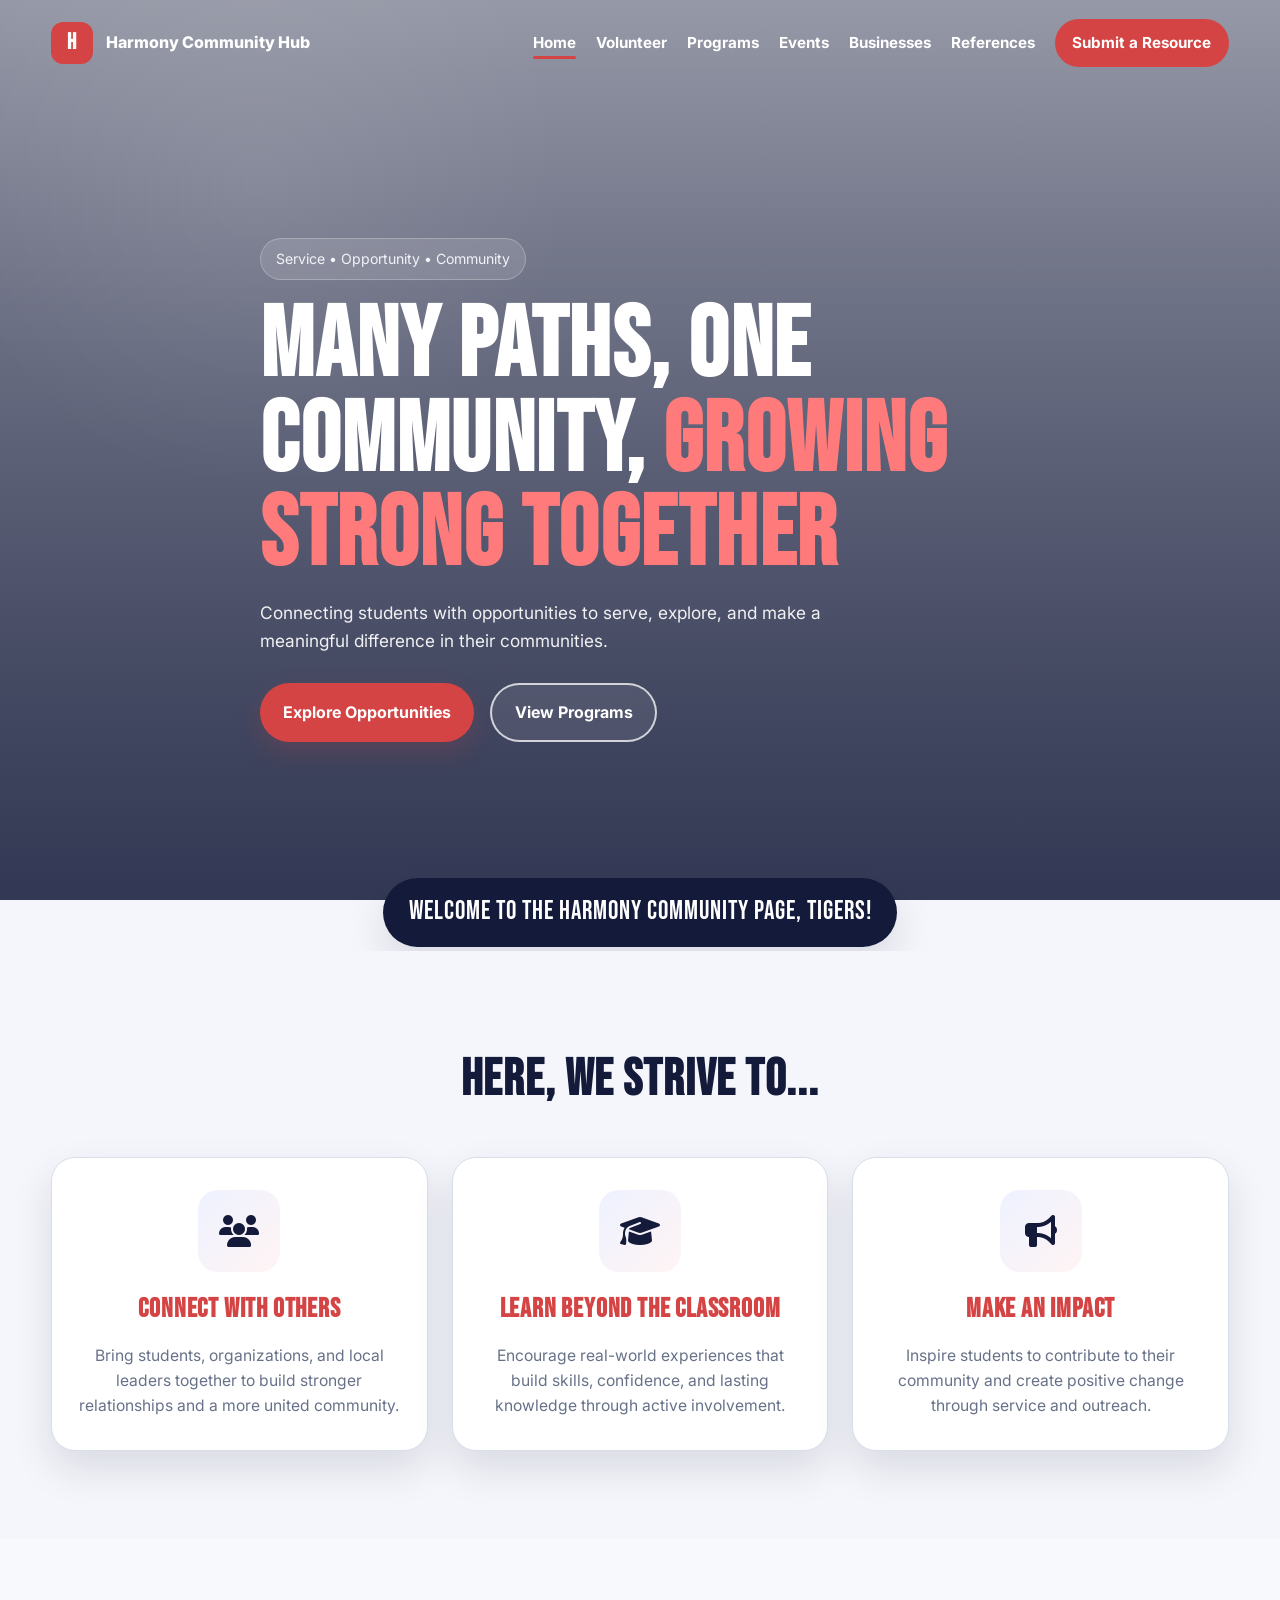
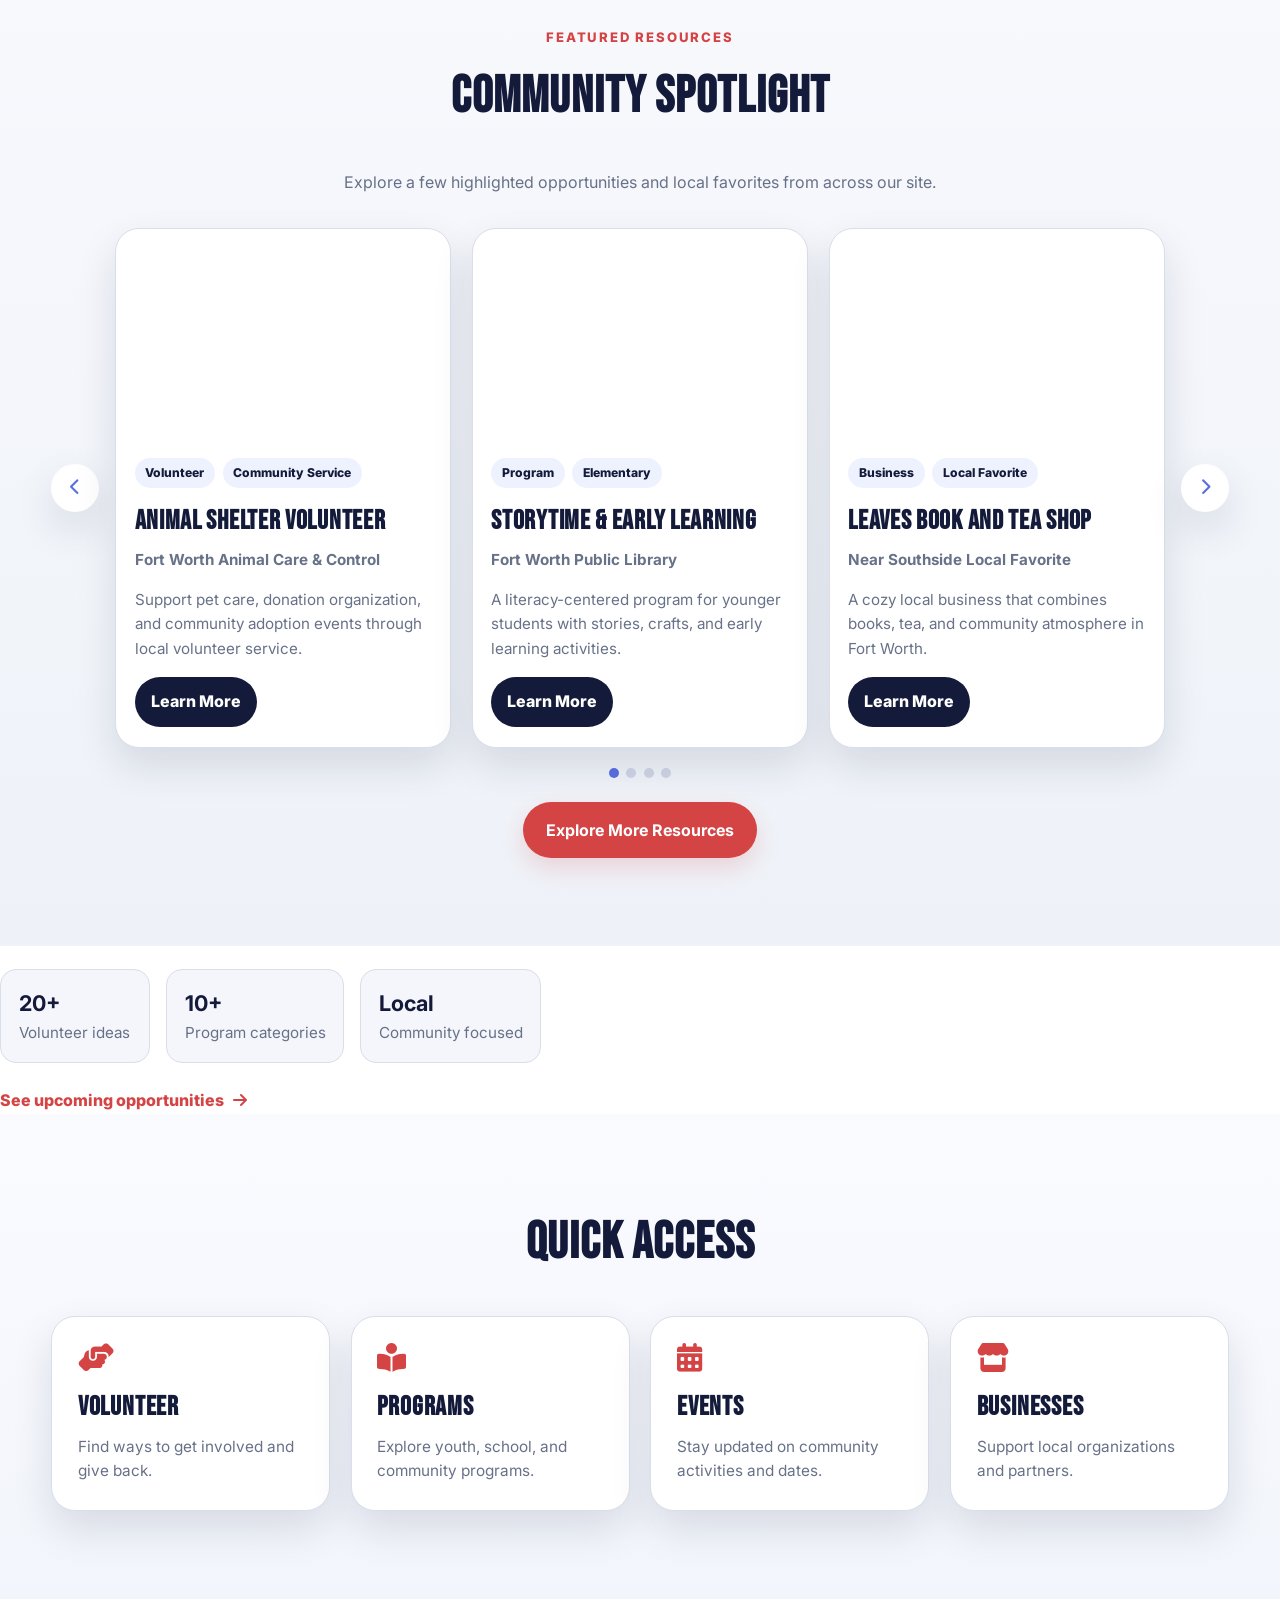
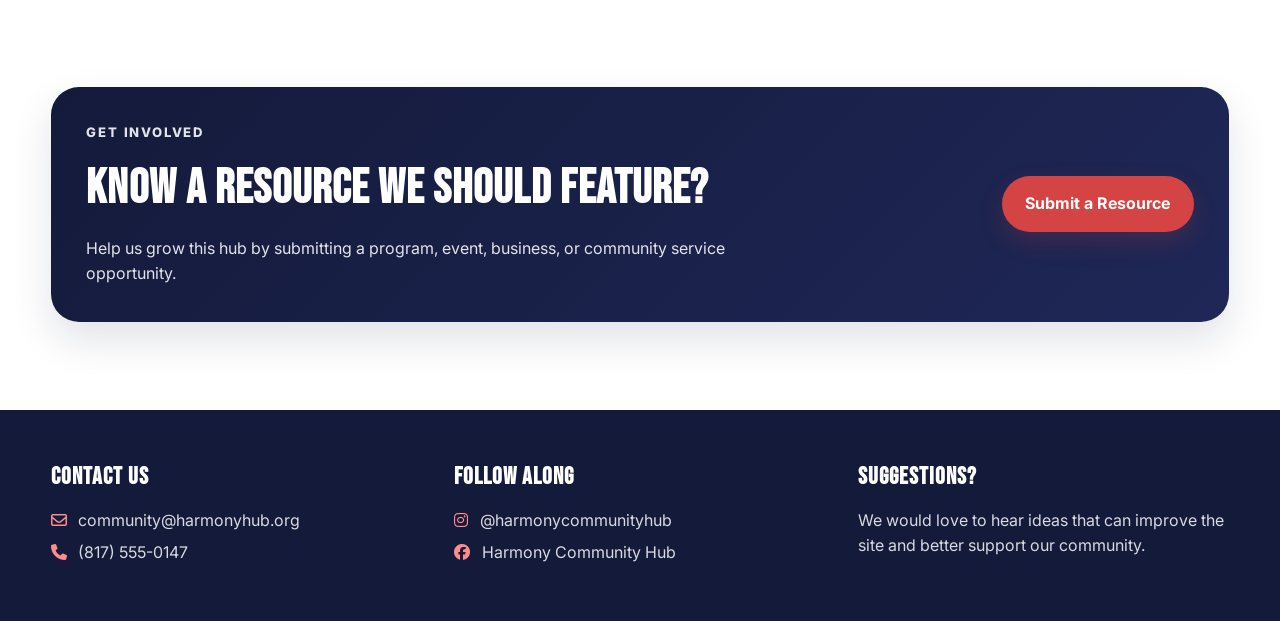
==== commit 1872e7de: "updating index" ====
--- a/index.html
+++ b/index.html
@@ -116,25 +116,38 @@
   </section>
 
   <!-- SPOTLIGHT -->
-  <section class="spotlight section">
-    <div class="container spotlight-grid">
-      <div class="spotlight-image">
-        <img src="assets/spotlight-volunteer.jpg" alt="Students volunteering together at a community event" />
-      </div>
-
-      <div class="spotlight-content">
-        <p class="eyebrow">Featured Story</p>
-        <h2 class="section-title left">Community Spotlight</h2>
-        <p>
-          Our community grows when students step forward to serve. From
-          volunteering at local events to supporting neighborhood programs,
-          every effort helps strengthen connections and create real change.
-        </p>
-        <p>
-          This page highlights opportunities that help students build
-          leadership, explore their interests, and make a difference beyond the
-          classroom.
-        </p>
+  <!-- COMMUNITY SPOTLIGHT -->
+<section class="homepage-spotlight section">
+  <div class="container">
+    <div class="spotlight-header">
+      <p class="eyebrow">Featured Resources</p>
+      <h2 class="section-title">Community Spotlight</h2>
+      <p class="spotlight-subtext">
+        Explore a few highlighted opportunities and local favorites from across our site.
+      </p>
+    </div>
+
+    <div class="spotlight-carousel-wrap">
+      <button class="spotlight-arrow left" id="spotlightPrev" aria-label="Previous spotlight">
+        <i class="fa-solid fa-chevron-left"></i>
+      </button>
+
+      <div class="spotlight-carousel" id="spotlightCarousel">
+        <!-- JS inserts spotlight cards here -->
+      </div>
+
+      <button class="spotlight-arrow right" id="spotlightNext" aria-label="Next spotlight">
+        <i class="fa-solid fa-chevron-right"></i>
+      </button>
+    </div>
+
+    <div class="spotlight-dots" id="spotlightDots"></div>
+
+    <div class="spotlight-more-wrap">
+      <a href="prog.html" class="btn primary-btn">Explore More Resources</a>
+    </div>
+  </div>
+</section>
 
         <div class="spotlight-stats">
           <div>
--- a/css/stylesv2.css
+++ b/css/stylesv2.css
@@ -2167,4 +2167,201 @@
   .form-grid {
     grid-template-columns: 1fr;
   }
+}
+
+
+/* HOMEPAGE COMMUNITY SPOTLIGHT */
+.homepage-spotlight {
+  background: linear-gradient(180deg, #f8f9fd 0%, #eef2f8 100%);
+}
+
+.spotlight-header {
+  text-align: center;
+  max-width: 760px;
+  margin: 0 auto 2rem;
+}
+
+.spotlight-subtext {
+  color: var(--muted);
+  max-width: 640px;
+  margin: 0 auto;
+}
+
+.spotlight-carousel-wrap {
+  position: relative;
+  display: flex;
+  align-items: center;
+  gap: 1rem;
+}
+
+.spotlight-carousel {
+  display: grid;
+  grid-template-columns: repeat(3, 1fr);
+  gap: 1.3rem;
+  width: 100%;
+}
+
+.home-spotlight-card {
+  background: white;
+  border: 1px solid var(--border);
+  border-radius: 24px;
+  overflow: hidden;
+  box-shadow: var(--shadow);
+  transition: transform 0.25s ease, box-shadow 0.25s ease;
+}
+
+.home-spotlight-card:hover {
+  transform: translateY(-5px);
+  box-shadow: 0 20px 42px rgba(20, 26, 58, 0.14);
+}
+
+.home-spotlight-card img {
+  width: 100%;
+  height: 210px;
+  object-fit: cover;
+}
+
+.home-spotlight-content {
+  padding: 1.2rem 1.15rem 1.3rem;
+}
+
+.home-spotlight-top {
+  display: flex;
+  flex-wrap: wrap;
+  gap: 0.45rem;
+  margin-bottom: 0.75rem;
+}
+
+.home-spotlight-chip {
+  display: inline-block;
+  background: #eef2ff;
+  color: var(--primary);
+  border-radius: 999px;
+  padding: 0.34rem 0.68rem;
+  font-size: 0.76rem;
+  font-weight: 800;
+}
+
+.home-spotlight-card h3 {
+  font-family: "Bebas Neue", sans-serif;
+  font-size: 1.7rem;
+  letter-spacing: 0.7px;
+  color: var(--primary);
+  margin-bottom: 0.25rem;
+}
+
+.home-spotlight-org {
+  color: var(--accent);
+  font-weight: 700;
+  font-size: 0.92rem;
+  margin-bottom: 0.7rem;
+}
+
+.home-spotlight-content p {
+  color: var(--muted);
+  font-size: 0.95rem;
+  margin-bottom: 1rem;
+}
+
+.home-spotlight-actions {
+  display: flex;
+  gap: 0.7rem;
+  flex-wrap: wrap;
+}
+
+.home-spotlight-link {
+  display: inline-flex;
+  align-items: center;
+  justify-content: center;
+  border-radius: 999px;
+  font-weight: 800;
+  padding: 0.75rem 1rem;
+  transition: 0.2s ease;
+}
+
+.home-spotlight-link.primary {
+  background: var(--primary);
+  color: white;
+}
+
+.home-spotlight-link.primary:hover {
+  background: var(--accent);
+}
+
+.home-spotlight-link.secondary {
+  border: 1px solid var(--border);
+  color: var(--primary);
+  background: white;
+}
+
+.home-spotlight-link.secondary:hover {
+  background: #f8fbff;
+  border-color: #b6c3e0;
+}
+
+.spotlight-arrow {
+  width: 48px;
+  height: 48px;
+  border: none;
+  border-radius: 50%;
+  background: white;
+  color: var(--highlight);
+  box-shadow: var(--shadow);
+  cursor: pointer;
+  font-size: 1.05rem;
+  flex-shrink: 0;
+  transition: 0.2s ease;
+}
+
+.spotlight-arrow:hover {
+  transform: translateY(-1px);
+  background: #f9fbff;
+}
+
+.spotlight-dots {
+  display: flex;
+  justify-content: center;
+  gap: 0.45rem;
+  margin-top: 1.25rem;
+}
+
+.spotlight-dot {
+  width: 10px;
+  height: 10px;
+  border-radius: 50%;
+  background: #cfd5e6;
+  border: none;
+  cursor: pointer;
+  transition: 0.2s ease;
+}
+
+.spotlight-dot.active {
+  background: var(--highlight);
+}
+
+.spotlight-more-wrap {
+  display: flex;
+  justify-content: center;
+  margin-top: 1.5rem;
+}
+
+@media (max-width: 980px) {
+  .spotlight-carousel {
+    grid-template-columns: repeat(2, 1fr);
+  }
+}
+
+@media (max-width: 700px) {
+  .spotlight-carousel-wrap {
+    flex-direction: column;
+    align-items: stretch;
+  }
+
+  .spotlight-carousel {
+    grid-template-columns: 1fr;
+  }
+
+  .spotlight-arrow {
+    display: none;
+  }
 }
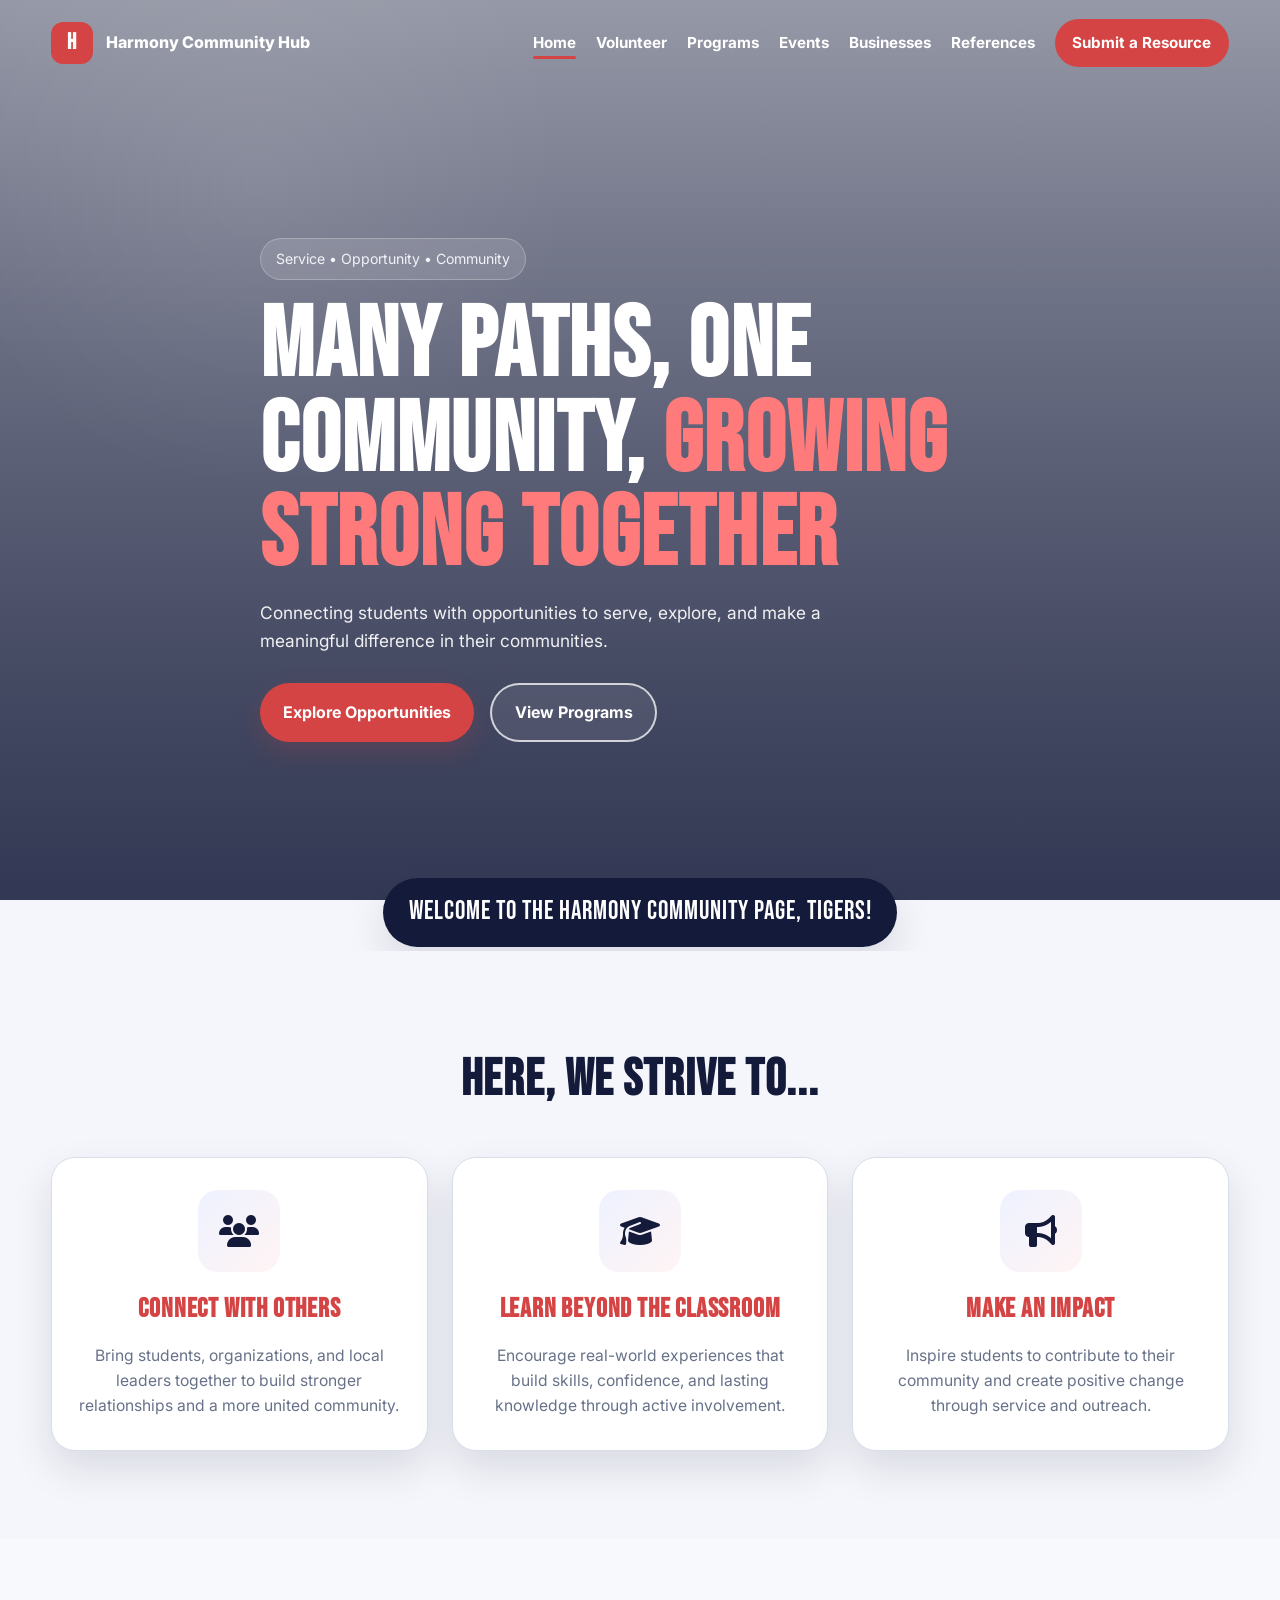
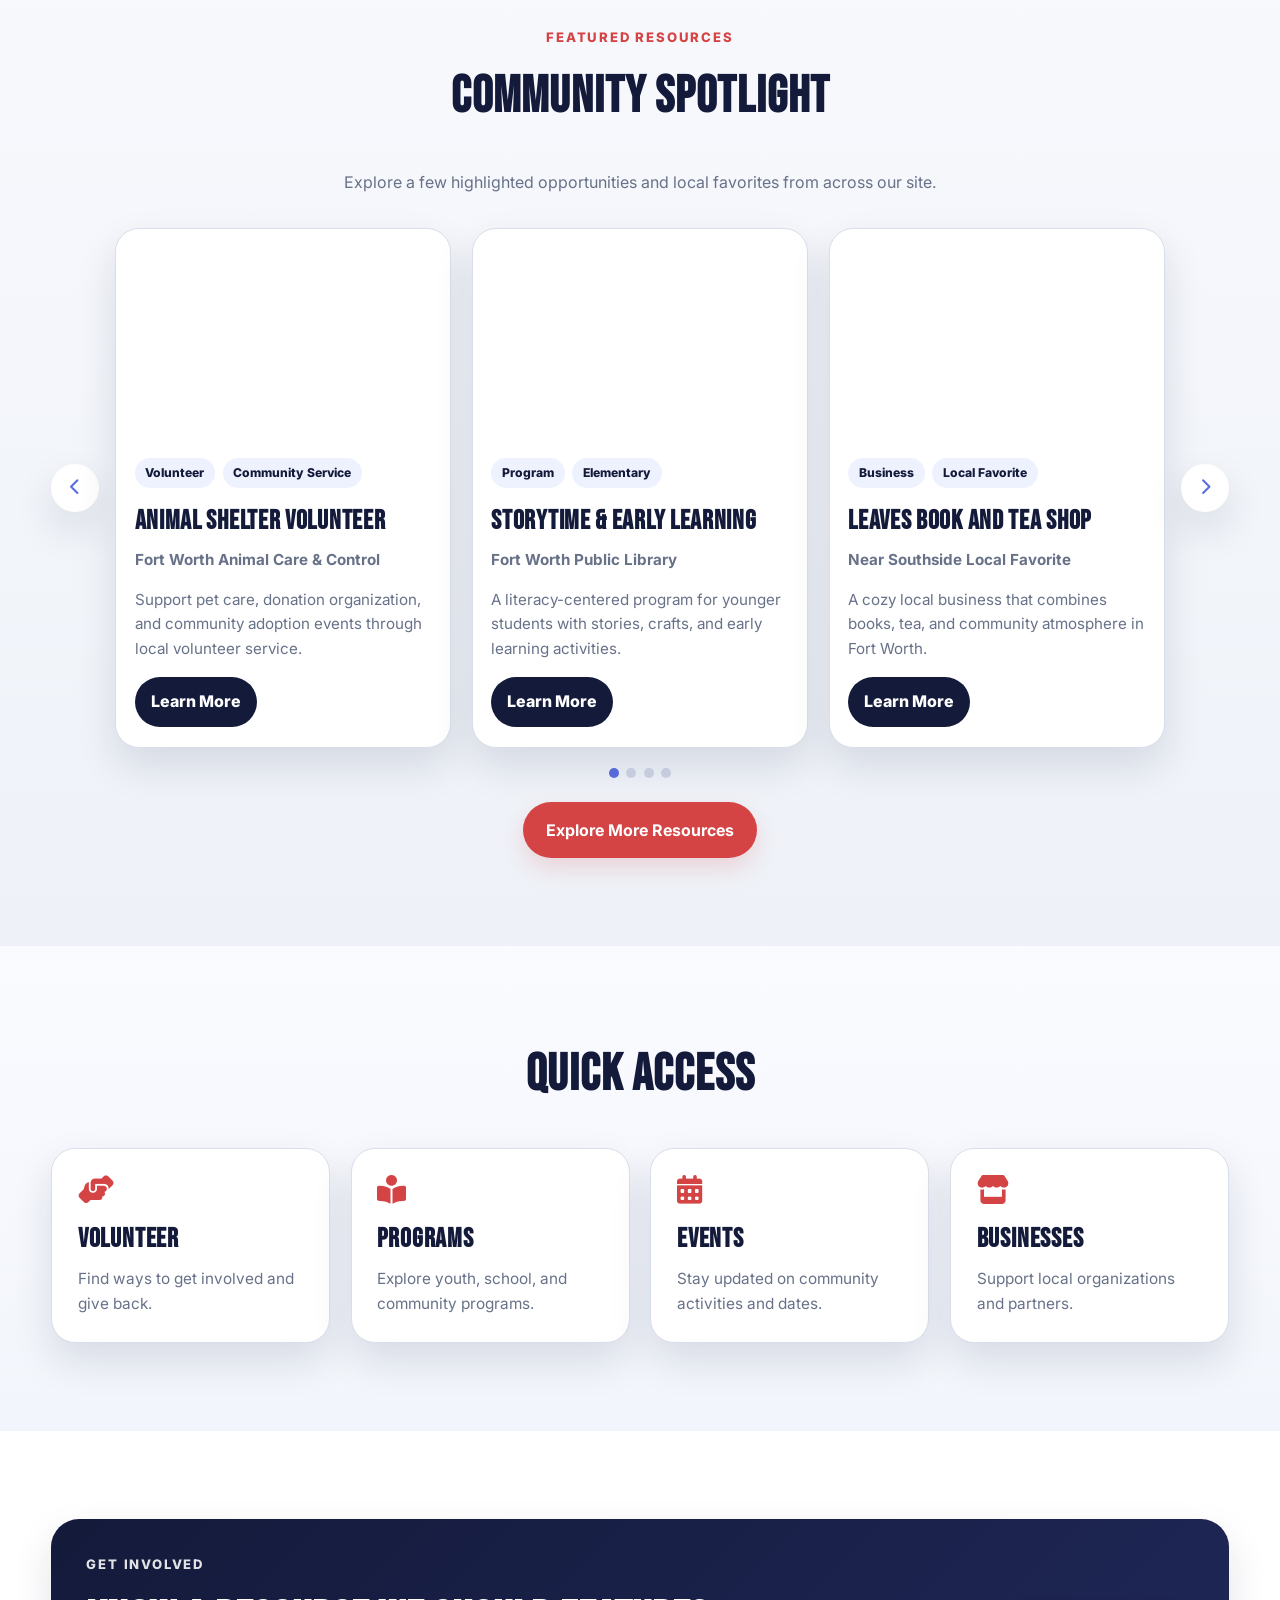
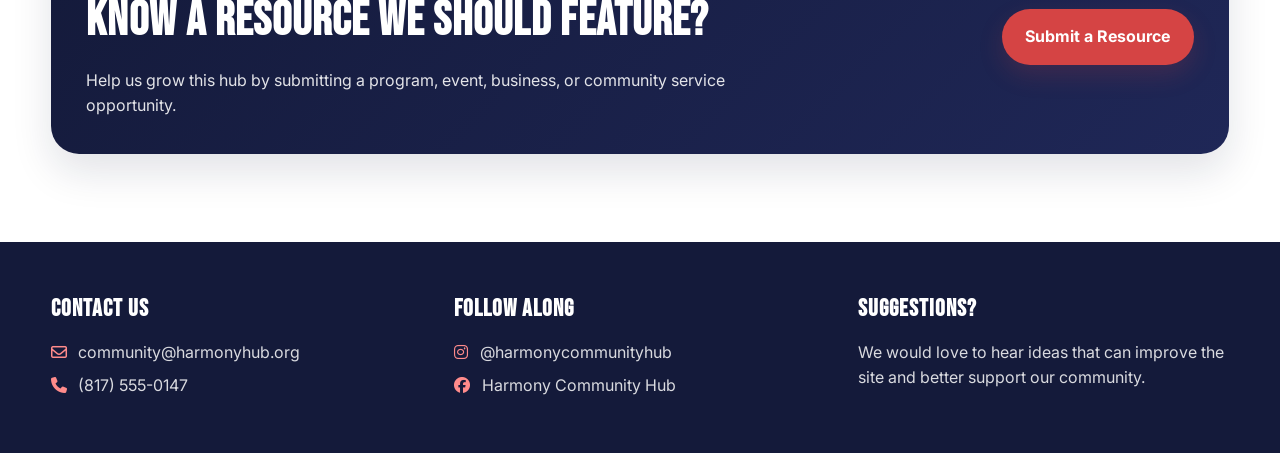
==== commit 63c5d9b0: "minro error fized" ====
--- a/index.html
+++ b/index.html
@@ -149,28 +149,6 @@
   </div>
 </section>
 
-        <div class="spotlight-stats">
-          <div>
-            <strong>20+</strong>
-            <span>Volunteer ideas</span>
-          </div>
-          <div>
-            <strong>10+</strong>
-            <span>Program categories</span>
-          </div>
-          <div>
-            <strong>Local</strong>
-            <span>Community focused</span>
-          </div>
-        </div>
-
-        <a href="events.html" class="text-link">
-          See upcoming opportunities <i class="fa-solid fa-arrow-right"></i>
-        </a>
-      </div>
-    </div>
-  </section>
-
   <!-- QUICK LINKS -->
   <section class="quick-links section">
     <div class="container">
